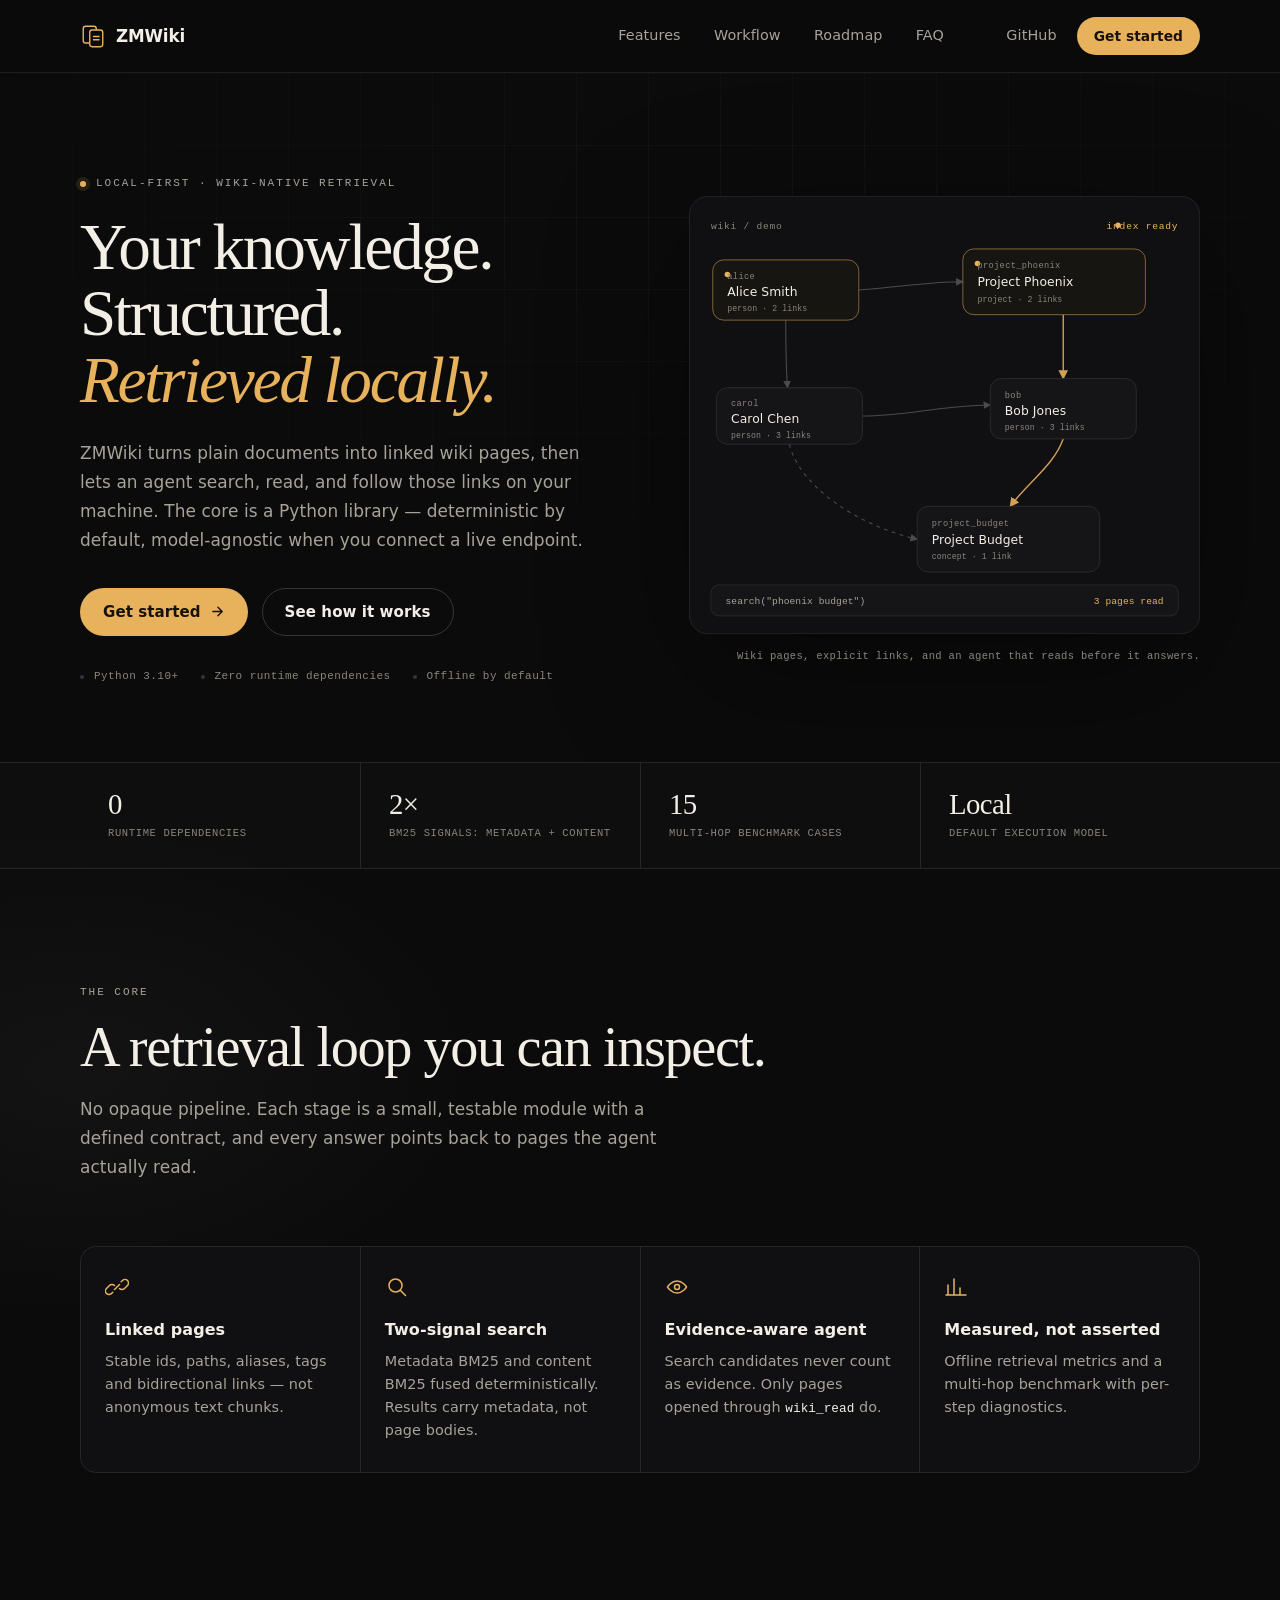
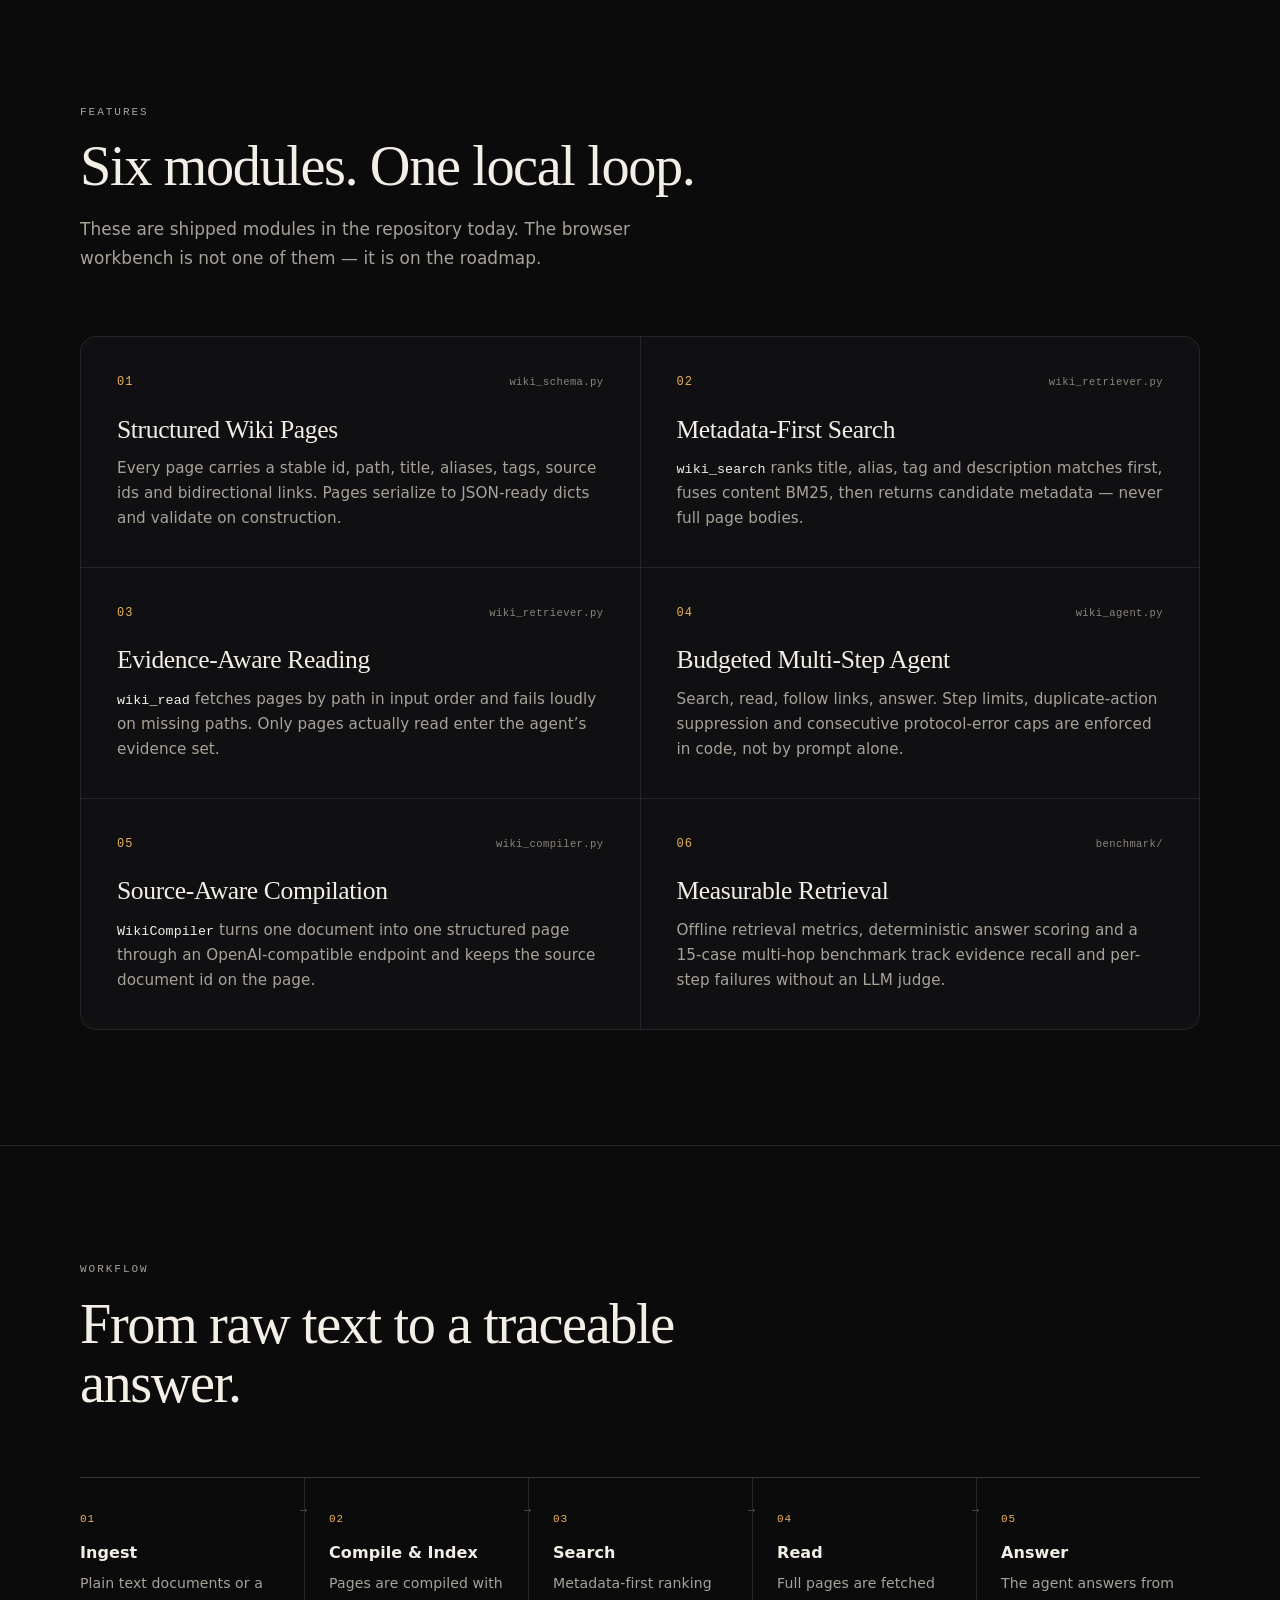
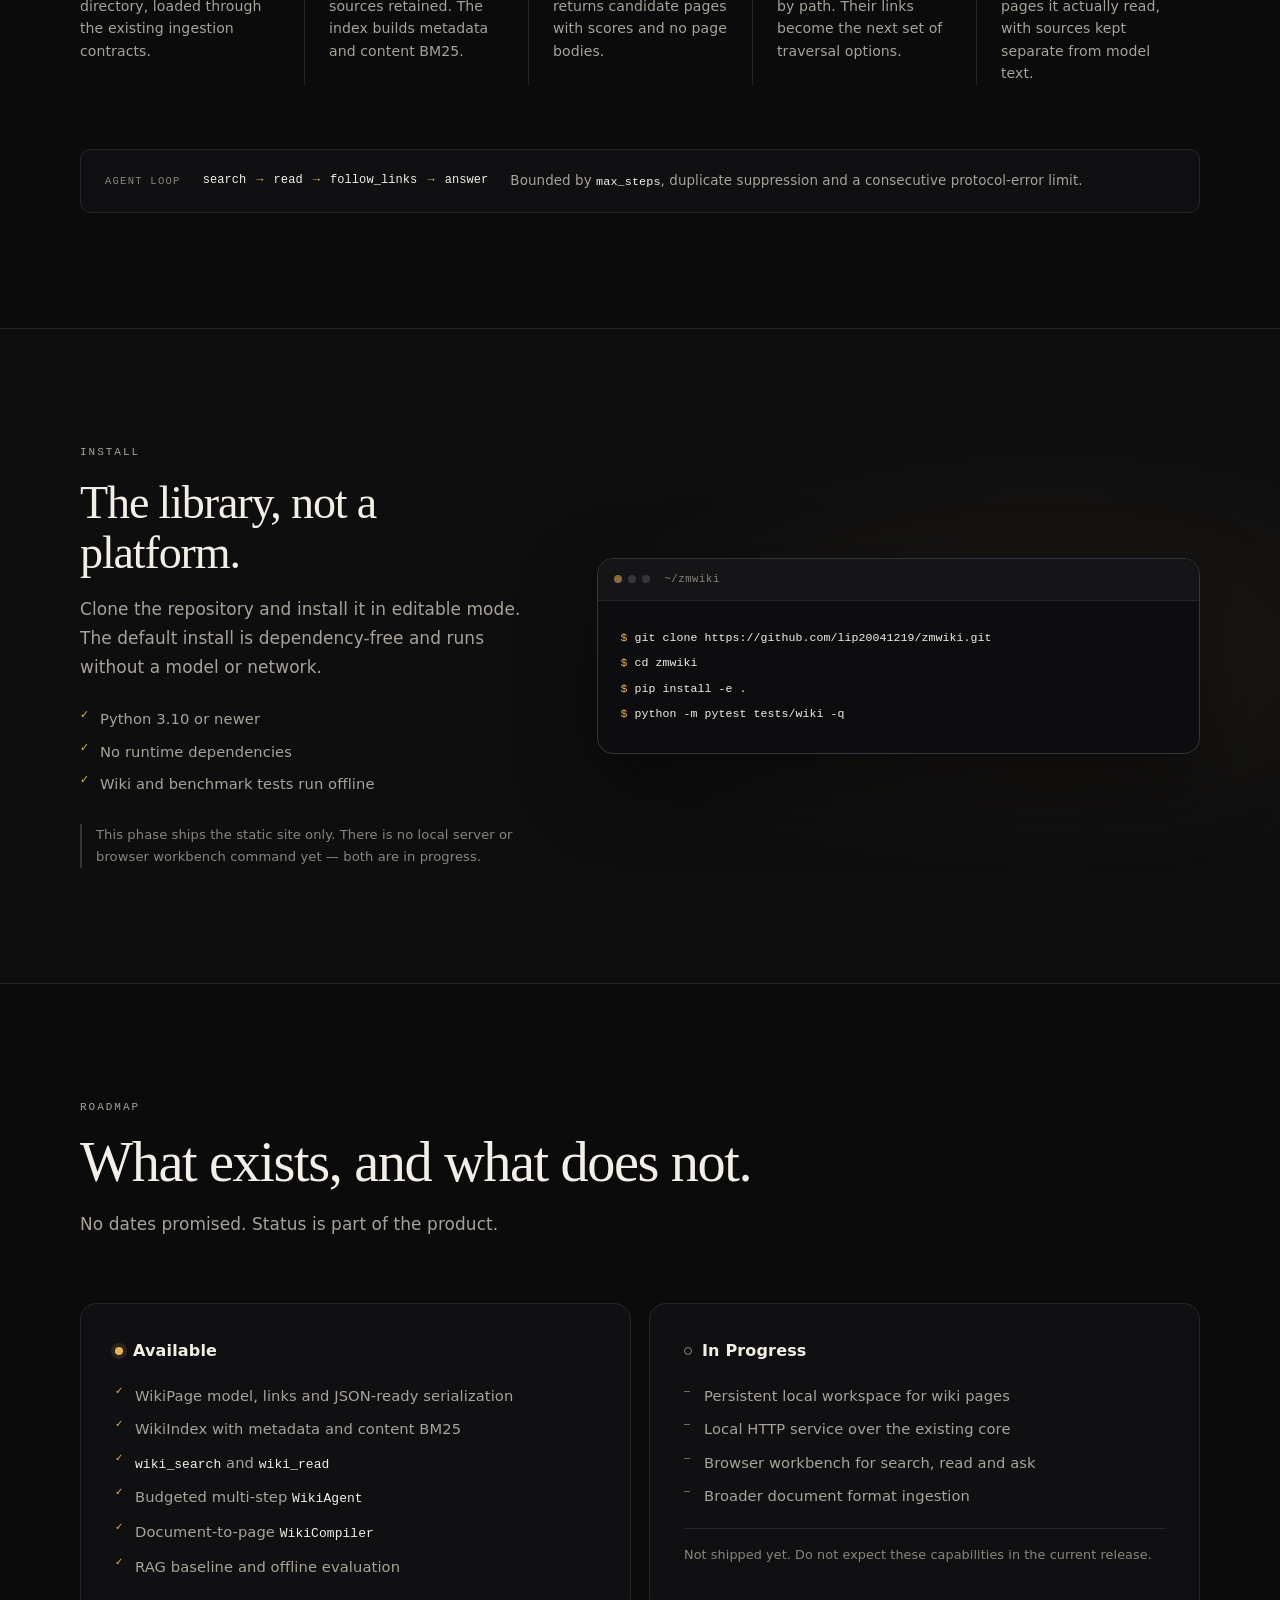
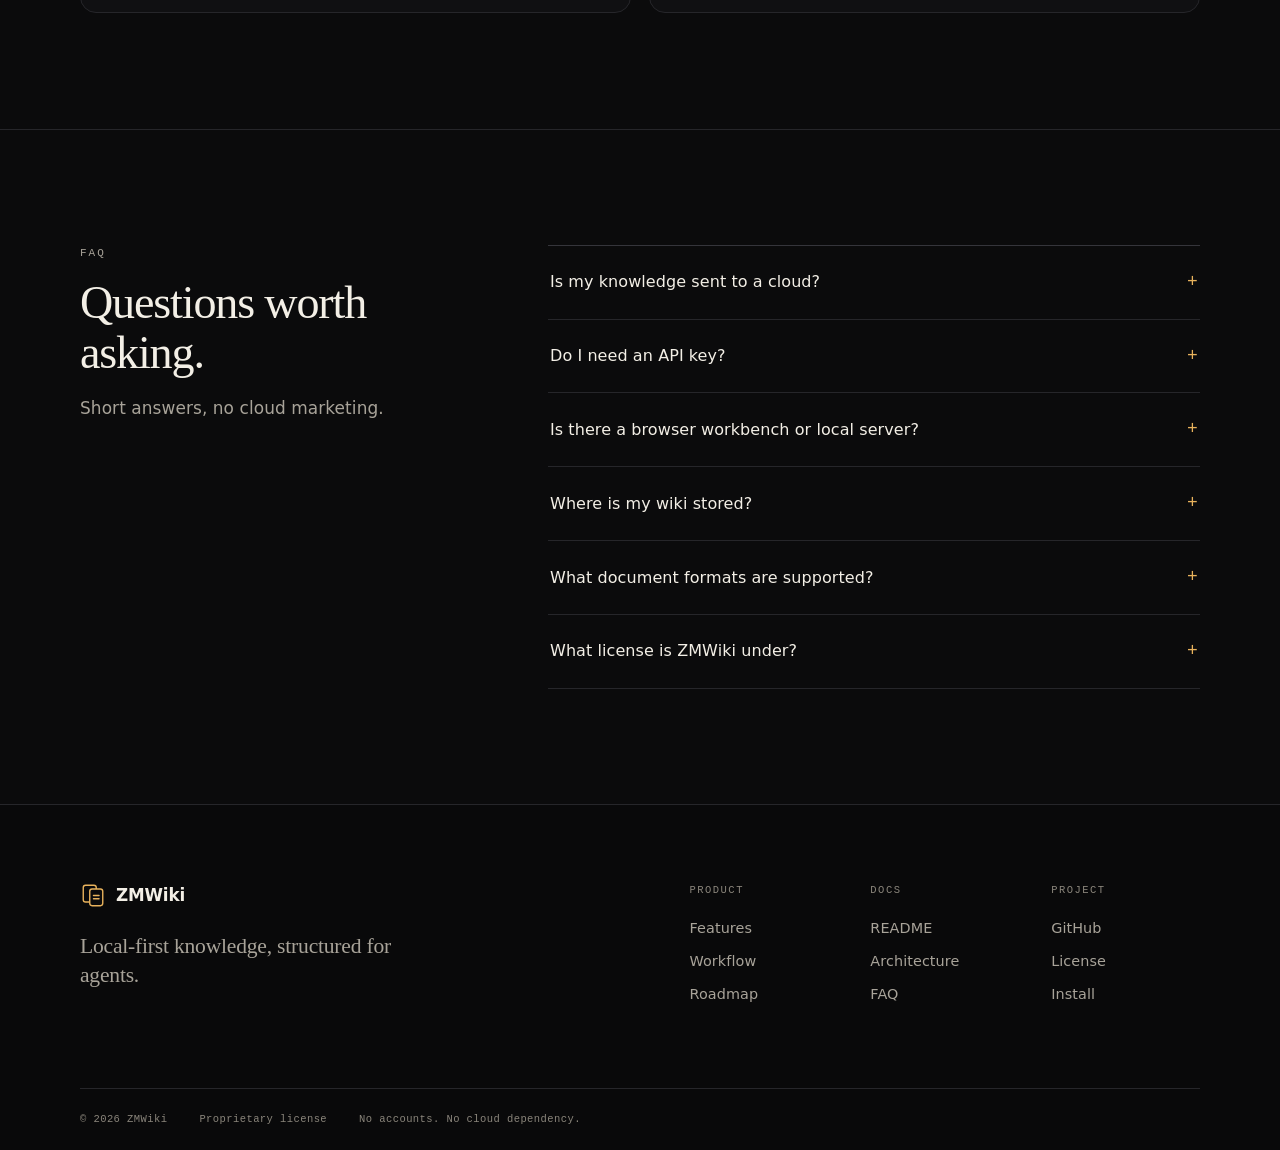
==== src/zmwiki/web/static/index.html @ 6b8c0ad7 "refactor: rename package zmrag -> zmwiki across all files - Rename src/zmrag/ -> src/zmwiki/ - Repla" ====
<!doctype html>
<html lang="en">
<head>
  <meta charset="utf-8">
  <meta name="viewport" content="width=device-width, initial-scale=1">
  <meta name="theme-color" content="#0b0b0c">
  <meta name="description" content="ZMWiki turns plain documents into linked wiki pages, then retrieves them locally with a budgeted multi-step agent. A Python library, deterministic by default.">
  <title>ZMWiki — Local-first, wiki-native retrieval</title>
  <link rel="stylesheet" href="styles.css">
</head>
<body>
  <a class="skip-link" href="#main">Skip to content</a>

  <header class="site-header">
    <div class="wrap header-inner">
      <a class="brand" href="#top" aria-label="ZMWiki home">
        <svg class="brand-mark" viewBox="0 0 28 28" aria-hidden="true">
          <rect x="3.5" y="3.5" width="14" height="18" rx="2.5" fill="none" stroke="currentColor" stroke-width="1.5"/>
          <rect x="10.5" y="7.5" width="14" height="18" rx="2.5" fill="var(--bg)" stroke="currentColor" stroke-width="1.5"/>
          <path d="M14.5 14.5h6M14.5 18h6" stroke="currentColor" stroke-width="1.5" stroke-linecap="round"/>
        </svg>
        <span>ZMWiki</span>
      </a>

      <nav class="desktop-nav" aria-label="Primary">
        <a href="#features">Features</a>
        <a href="#workflow">Workflow</a>
        <a href="#roadmap">Roadmap</a>
        <a href="#faq">FAQ</a>
      </nav>

      <div class="header-actions">
        <a class="ghost-link" href="https://github.com/lip20041219/zmwiki">GitHub</a>
        <a class="btn btn-small" href="#terminal">Get started</a>
      </div>

      <details class="mobile-nav">
        <summary aria-label="Open menu">Menu</summary>
        <nav class="mobile-panel" aria-label="Mobile">
          <a href="#features">Features</a>
          <a href="#workflow">Workflow</a>
          <a href="#roadmap">Roadmap</a>
          <a href="#faq">FAQ</a>
          <a href="#terminal">Get started</a>
          <a href="https://github.com/lip20041219/zmwiki">GitHub</a>
        </nav>
      </details>
    </div>
  </header>

  <main id="main">
    <!-- Hero -->
    <section class="hero" id="top">
      <div class="wrap hero-grid">
        <div class="hero-copy">
          <p class="eyebrow"><span class="eyebrow-dot" aria-hidden="true"></span>Local-first · Wiki-native retrieval</p>
          <h1>
            Your knowledge.<br>
            Structured.<br>
            <span class="accent-serif">Retrieved locally.</span>
          </h1>
          <p class="lede">
            ZMWiki turns plain documents into linked wiki pages, then lets an agent
            search, read, and follow those links on your machine. The core is a
            Python library — deterministic by default, model-agnostic when you
            connect a live endpoint.
          </p>
          <div class="cta-row">
            <a class="btn" href="#terminal">
              Get started
              <svg viewBox="0 0 16 16" aria-hidden="true"><path d="M3 8h9M8.5 3.5 13 8l-4.5 4.5" fill="none" stroke="currentColor" stroke-width="1.5" stroke-linecap="round" stroke-linejoin="round"/></svg>
            </a>
            <a class="btn btn-ghost" href="#workflow">See how it works</a>
          </div>
          <ul class="hero-meta" aria-label="Project facts">
            <li>Python 3.10+</li>
            <li>Zero runtime dependencies</li>
            <li>Offline by default</li>
          </ul>
        </div>

        <figure class="hero-art">
          <svg role="img" aria-labelledby="graph-title graph-desc" viewBox="0 0 560 480">
            <title id="graph-title">A linked wiki page graph</title>
            <desc id="graph-desc">Five wiki pages — Alice Smith, Project Phoenix, Bob Jones, Carol Chen and Project Budget — connected by links, with a search query highlighted along a read path.</desc>
            <defs>
              <marker id="arrow" viewBox="0 0 8 8" refX="7" refY="4" markerWidth="7" markerHeight="7" orient="auto">
                <path d="M0 0 8 4 0 8z" fill="#4a4a51"/>
              </marker>
              <marker id="arrow-accent" viewBox="0 0 8 8" refX="7" refY="4" markerWidth="7" markerHeight="7" orient="auto">
                <path d="M0 0 8 4 0 8z" fill="var(--accent)"/>
              </marker>
            </defs>

            <rect x="0.5" y="0.5" width="559" height="479" rx="20" fill="#101012" stroke="#26262a"/>
            <text class="graph-label" x="24" y="36">wiki / demo</text>
            <circle cx="470" cy="32" r="3" fill="var(--accent)"/>
            <text class="graph-label accent" x="536" y="36" text-anchor="end">index ready</text>

            <path class="link" d="M186 103 C 230 100, 260 94, 300 94" marker-end="url(#arrow)"/>
            <path class="link" d="M106 136 C 106 165, 106 185, 108 210" marker-end="url(#arrow)"/>
            <path class="link link-active" d="M410 130 C 410 155, 410 175, 410 200" marker-end="url(#arrow-accent)"/>
            <path class="link" d="M190 241 C 240 241, 270 230, 330 229" marker-end="url(#arrow)"/>
            <path class="link link-active" d="M410 266 C 400 295, 370 315, 352 340" marker-end="url(#arrow-accent)"/>
            <path class="link link-dashed" d="M110 272 C 120 315, 180 360, 250 376" marker-end="url(#arrow)"/>

            <g class="node node-active">
              <rect x="26" y="70" width="160" height="66" rx="12"/>
              <circle class="node-pulse" cx="42" cy="86" r="3"/>
              <text class="node-path" x="42" y="91">alice</text>
              <text class="node-title" x="42" y="110">Alice Smith</text>
              <text class="node-meta" x="42" y="126">person · 2 links</text>
            </g>

            <g class="node node-active">
              <rect x="300" y="58" width="200" height="72" rx="12"/>
              <circle class="node-pulse" cx="316" cy="74" r="3"/>
              <text class="node-path" x="316" y="79">project_phoenix</text>
              <text class="node-title" x="316" y="99">Project Phoenix</text>
              <text class="node-meta" x="316" y="116">project · 2 links</text>
            </g>

            <g class="node">
              <rect x="330" y="200" width="160" height="66" rx="12"/>
              <text class="node-path" x="346" y="221">bob</text>
              <text class="node-title" x="346" y="240">Bob Jones</text>
              <text class="node-meta" x="346" y="256">person · 3 links</text>
            </g>

            <g class="node">
              <rect x="30" y="210" width="160" height="62" rx="12"/>
              <text class="node-path" x="46" y="230">carol</text>
              <text class="node-title" x="46" y="249">Carol Chen</text>
              <text class="node-meta" x="46" y="265">person · 3 links</text>
            </g>

            <g class="node">
              <rect x="250" y="340" width="200" height="72" rx="12"/>
              <text class="node-path" x="266" y="361">project_budget</text>
              <text class="node-title" x="266" y="381">Project Budget</text>
              <text class="node-meta" x="266" y="398">concept · 1 link</text>
            </g>

            <rect x="24" y="426" width="512" height="34" rx="9" fill="#151518" stroke="#2a2a2f"/>
            <text class="graph-query" x="40" y="447">search("phoenix budget")</text>
            <text class="graph-result" x="520" y="447" text-anchor="end">3 pages read</text>
          </svg>
          <figcaption>Wiki pages, explicit links, and an agent that reads before it answers.</figcaption>
        </figure>
      </div>
    </section>

    <!-- Fact strip -->
    <section class="fact-strip" aria-label="Project facts">
      <div class="wrap fact-grid">
        <div><strong>0</strong><span>runtime dependencies</span></div>
        <div><strong>2×</strong><span>BM25 signals: metadata + content</span></div>
        <div><strong>15</strong><span>multi-hop benchmark cases</span></div>
        <div><strong>Local</strong><span>default execution model</span></div>
      </div>
    </section>

    <!-- Capabilities overview -->
    <section class="section capabilities" id="capabilities">
      <div class="wrap">
        <div class="section-head">
          <p class="eyebrow">The core</p>
          <h2>A retrieval loop you can inspect.</h2>
          <p class="section-lede">
            No opaque pipeline. Each stage is a small, testable module with a
            defined contract, and every answer points back to pages the agent
            actually read.
          </p>
        </div>
        <ul class="capability-grid">
          <li class="capability">
            <svg viewBox="0 0 24 24" aria-hidden="true"><path d="M9.5 14.5 14.5 9.5M7.8 17.2l-1.3 1.3a3.5 3.5 0 0 1-5-5l3-3a3.5 3.5 0 0 1 5 0M16.2 6.8l1.3-1.3a3.5 3.5 0 0 1 5 5l-3 3a3.5 3.5 0 0 1-5 0" fill="none" stroke="currentColor" stroke-width="1.5" stroke-linecap="round"/></svg>
            <h3>Linked pages</h3>
            <p>Stable ids, paths, aliases, tags and bidirectional links — not anonymous text chunks.</p>
          </li>
          <li class="capability">
            <svg viewBox="0 0 24 24" aria-hidden="true"><circle cx="10.5" cy="10.5" r="6.5" fill="none" stroke="currentColor" stroke-width="1.5"/><path d="m15.5 15.5 5 5" stroke="currentColor" stroke-width="1.5" stroke-linecap="round"/></svg>
            <h3>Two-signal search</h3>
            <p>Metadata BM25 and content BM25 fused deterministically. Results carry metadata, not page bodies.</p>
          </li>
          <li class="capability">
            <svg viewBox="0 0 24 24" aria-hidden="true"><path d="M2.5 12s3.5-6 9.5-6 9.5 6 9.5 6-3.5 6-9.5 6-9.5-6-9.5-6Z" fill="none" stroke="currentColor" stroke-width="1.5"/><circle cx="12" cy="12" r="2.5" fill="none" stroke="currentColor" stroke-width="1.5"/></svg>
            <h3>Evidence-aware agent</h3>
            <p>Search candidates never count as evidence. Only pages opened through <code>wiki_read</code> do.</p>
          </li>
          <li class="capability">
            <svg viewBox="0 0 24 24" aria-hidden="true"><path d="M4 20V10M10 20V4M16 20v-7M22 20H2" fill="none" stroke="currentColor" stroke-width="1.5" stroke-linecap="round"/></svg>
            <h3>Measured, not asserted</h3>
            <p>Offline retrieval metrics and a multi-hop benchmark with per-step diagnostics.</p>
          </li>
        </ul>
      </div>
    </section>

    <!-- Features -->
    <section class="section features" id="features">
      <div class="wrap">
        <div class="section-head">
          <p class="eyebrow">Features</p>
          <h2>Six modules. One local loop.</h2>
          <p class="section-lede">
            These are shipped modules in the repository today. The browser
            workbench is not one of them — it is on the roadmap.
          </p>
        </div>

        <div class="feature-grid">
          <article class="feature-card">
            <div class="feature-top"><span class="feature-num">01</span><span class="feature-tag">wiki_schema.py</span></div>
            <h3>Structured Wiki Pages</h3>
            <p>Every page carries a stable id, path, title, aliases, tags, source ids and bidirectional links. Pages serialize to JSON-ready dicts and validate on construction.</p>
          </article>

          <article class="feature-card">
            <div class="feature-top"><span class="feature-num">02</span><span class="feature-tag">wiki_retriever.py</span></div>
            <h3>Metadata-First Search</h3>
            <p><code>wiki_search</code> ranks title, alias, tag and description matches first, fuses content BM25, then returns candidate metadata — never full page bodies.</p>
          </article>

          <article class="feature-card">
            <div class="feature-top"><span class="feature-num">03</span><span class="feature-tag">wiki_retriever.py</span></div>
            <h3>Evidence-Aware Reading</h3>
            <p><code>wiki_read</code> fetches pages by path in input order and fails loudly on missing paths. Only pages actually read enter the agent&rsquo;s evidence set.</p>
          </article>

          <article class="feature-card">
            <div class="feature-top"><span class="feature-num">04</span><span class="feature-tag">wiki_agent.py</span></div>
            <h3>Budgeted Multi-Step Agent</h3>
            <p>Search, read, follow links, answer. Step limits, duplicate-action suppression and consecutive protocol-error caps are enforced in code, not by prompt alone.</p>
          </article>

          <article class="feature-card">
            <div class="feature-top"><span class="feature-num">05</span><span class="feature-tag">wiki_compiler.py</span></div>
            <h3>Source-Aware Compilation</h3>
            <p><code>WikiCompiler</code> turns one document into one structured page through an OpenAI-compatible endpoint and keeps the source document id on the page.</p>
          </article>

          <article class="feature-card">
            <div class="feature-top"><span class="feature-num">06</span><span class="feature-tag">benchmark/</span></div>
            <h3>Measurable Retrieval</h3>
            <p>Offline retrieval metrics, deterministic answer scoring and a 15-case multi-hop benchmark track evidence recall and per-step failures without an LLM judge.</p>
          </article>
        </div>
      </div>
    </section>

    <!-- Workflow -->
    <section class="section workflow" id="workflow">
      <div class="wrap">
        <div class="section-head">
          <p class="eyebrow">Workflow</p>
          <h2>From raw text to a traceable answer.</h2>
        </div>

        <ol class="flow">
          <li>
            <span class="flow-num">01</span>
            <h3>Ingest</h3>
            <p>Plain text documents or a directory, loaded through the existing ingestion contracts.</p>
          </li>
          <li>
            <span class="flow-num">02</span>
            <h3>Compile &amp; Index</h3>
            <p>Pages are compiled with sources retained. The index builds metadata and content BM25.</p>
          </li>
          <li>
            <span class="flow-num">03</span>
            <h3>Search</h3>
            <p>Metadata-first ranking returns candidate pages with scores and no page bodies.</p>
          </li>
          <li>
            <span class="flow-num">04</span>
            <h3>Read</h3>
            <p>Full pages are fetched by path. Their links become the next set of traversal options.</p>
          </li>
          <li>
            <span class="flow-num">05</span>
            <h3>Answer</h3>
            <p>The agent answers from pages it actually read, with sources kept separate from model text.</p>
          </li>
        </ol>

        <div class="loop-note">
          <span class="loop-label">Agent loop</span>
          <div class="loop-chips">
            <span>search</span><span aria-hidden="true">→</span>
            <span>read</span><span aria-hidden="true">→</span>
            <span>follow_links</span><span aria-hidden="true">→</span>
            <span>answer</span>
          </div>
          <p>Bounded by <code>max_steps</code>, duplicate suppression and a consecutive protocol-error limit.</p>
        </div>
      </div>
    </section>

    <!-- Terminal -->
    <section class="section terminal-section" id="terminal">
      <div class="wrap terminal-grid">
        <div class="terminal-copy">
          <p class="eyebrow">Install</p>
          <h2>The library, not a platform.</h2>
          <p class="section-lede">
            Clone the repository and install it in editable mode. The default
            install is dependency-free and runs without a model or network.
          </p>
          <ul class="check-list">
            <li>Python 3.10 or newer</li>
            <li>No runtime dependencies</li>
            <li>Wiki and benchmark tests run offline</li>
          </ul>
          <p class="fine-print">
            This phase ships the static site only. There is no local server or
            browser workbench command yet — both are in progress.
          </p>
        </div>

        <div class="terminal-window" aria-label="Terminal commands">
          <div class="terminal-bar">
            <span class="terminal-dots" aria-hidden="true"><i></i><i></i><i></i></span>
            <span class="terminal-title">~/zmwiki</span>
          </div>
          <pre class="terminal-code"><code><span class="prompt">$</span> git clone <span class="url">https://github.com/lip20041219/zmwiki.git</span>
<span class="prompt">$</span> cd zmwiki
<span class="prompt">$</span> pip install -e .
<span class="prompt">$</span> python -m pytest tests/wiki -q</code></pre>
        </div>
      </div>
    </section>

    <!-- Roadmap -->
    <section class="section roadmap" id="roadmap">
      <div class="wrap">
        <div class="section-head">
          <p class="eyebrow">Roadmap</p>
          <h2>What exists, and what does not.</h2>
          <p class="section-lede">No dates promised. Status is part of the product.</p>
        </div>
        <div class="roadmap-grid">
          <div class="roadmap-card">
            <div class="roadmap-head"><span class="status-dot available" aria-hidden="true"></span><h3>Available</h3></div>
            <ul>
              <li>WikiPage model, links and JSON-ready serialization</li>
              <li>WikiIndex with metadata and content BM25</li>
              <li><code>wiki_search</code> and <code>wiki_read</code></li>
              <li>Budgeted multi-step <code>WikiAgent</code></li>
              <li>Document-to-page <code>WikiCompiler</code></li>
              <li>RAG baseline and offline evaluation</li>
            </ul>
          </div>
          <div class="roadmap-card">
            <div class="roadmap-head"><span class="status-dot progress" aria-hidden="true"></span><h3>In Progress</h3></div>
            <ul>
              <li>Persistent local workspace for wiki pages</li>
              <li>Local HTTP service over the existing core</li>
              <li>Browser workbench for search, read and ask</li>
              <li>Broader document format ingestion</li>
            </ul>
            <p class="roadmap-note">Not shipped yet. Do not expect these capabilities in the current release.</p>
          </div>
        </div>
      </div>
    </section>

    <!-- FAQ -->
    <section class="section faq" id="faq">
      <div class="wrap faq-grid">
        <div class="faq-intro">
          <p class="eyebrow">FAQ</p>
          <h2>Questions worth asking.</h2>
          <p class="section-lede">Short answers, no cloud marketing.</p>
        </div>
        <div class="faq-list">
          <details class="faq-item">
            <summary>Is my knowledge sent to a cloud?</summary>
            <p>No by default. Indexing, search, reading and the deterministic evaluation paths run locally. Only model calls you configure — compilation, agent reasoning or generation — leave the machine, and they go to the endpoint you choose.</p>
          </details>
          <details class="faq-item">
            <summary>Do I need an API key?</summary>
            <p>Not for the deterministic RAG pipeline or the offline benchmarks. Compilation and the live agent need an OpenAI-compatible endpoint; the key is read from your environment or passed in code. It is never part of the static site.</p>
          </details>
          <details class="faq-item">
            <summary>Is there a browser workbench or local server?</summary>
            <p>Not yet. This release ships the static product site. A localhost-only HTTP service and browser workbench are in progress and will reuse the existing index and agent APIs.</p>
          </details>
          <details class="faq-item">
            <summary>Where is my wiki stored?</summary>
            <p>Today the wiki index is in memory: it lives for the process that built it. Benchmark artifacts are JSON files under <code>benchmark/results/</code>. A persistent local workspace is not implemented yet.</p>
          </details>
          <details class="faq-item">
            <summary>What document formats are supported?</summary>
            <p>Plain text and directories of <code>.txt</code> files, through the existing ingestion modules. PDF and Markdown parsing are not implemented.</p>
          </details>
          <details class="faq-item">
            <summary>What license is ZMWiki under?</summary>
            <p>Proprietary, as declared in <code>pyproject.toml</code>. The source is publicly readable on GitHub; that is not an open-source license grant.</p>
          </details>
        </div>
      </div>
    </section>
  </main>

  <footer class="site-footer" id="footer">
    <div class="wrap">
      <div class="footer-top">
        <div class="footer-brand">
          <a class="brand" href="#top" aria-label="ZMWiki home">
            <svg class="brand-mark" viewBox="0 0 28 28" aria-hidden="true">
              <rect x="3.5" y="3.5" width="14" height="18" rx="2.5" fill="none" stroke="currentColor" stroke-width="1.5"/>
              <rect x="10.5" y="7.5" width="14" height="18" rx="2.5" fill="var(--bg)" stroke="currentColor" stroke-width="1.5"/>
              <path d="M14.5 14.5h6M14.5 18h6" stroke="currentColor" stroke-width="1.5" stroke-linecap="round"/>
            </svg>
            <span>ZMWiki</span>
          </a>
          <p>Local-first knowledge, structured for agents.</p>
        </div>
        <nav class="footer-links" aria-label="Footer">
          <div>
            <h3>Product</h3>
            <a href="#features">Features</a>
            <a href="#workflow">Workflow</a>
            <a href="#roadmap">Roadmap</a>
          </div>
          <div>
            <h3>Docs</h3>
            <a href="https://github.com/lip20041219/zmwiki/blob/master/README.md">README</a>
            <a href="https://github.com/lip20041219/zmwiki/blob/master/docs/architecture.md">Architecture</a>
            <a href="#faq">FAQ</a>
          </div>
          <div>
            <h3>Project</h3>
            <a href="https://github.com/lip20041219/zmwiki">GitHub</a>
            <a href="https://github.com/lip20041219/zmwiki/blob/master/pyproject.toml">License</a>
            <a href="#terminal">Install</a>
          </div>
        </nav>
      </div>
      <div class="footer-bottom">
        <span>© 2026 ZMWiki</span>
        <span>Proprietary license</span>
        <span>No accounts. No cloud dependency.</span>
      </div>
    </div>
  </footer>
</body>
</html>
---- src/zmwiki/web/static/styles.css ----
/* ------------------------------------------------------------------
   ZMWiki — static product site
   Design tokens
------------------------------------------------------------------- */

:root {
  --bg: #0b0b0c;
  --surface: #101012;
  --surface-2: #151518;
  --surface-3: #19191d;
  --line: #26262a;
  --line-strong: #35353b;
  --text: #f3efe6;
  --muted: #a8a399;
  --faint: #8a857b;
  --accent: #e8b25c;
  --accent-soft: rgba(232, 178, 92, 0.12);
  --radius: 16px;
  --radius-sm: 10px;
  --max: 1200px;
  --gutter: clamp(20px, 5vw, 40px);
  --font-sans: system-ui, -apple-system, "Segoe UI", Roboto, Helvetica, Arial, sans-serif;
  --font-serif: "Iowan Old Style", "Palatino Linotype", "Book Antiqua", Palatino, Georgia, serif;
  --font-mono: ui-monospace, SFMono-Regular, Menlo, Consolas, "Liberation Mono", monospace;
  --shadow: 0 30px 80px rgba(0, 0, 0, 0.45);
}

/* ------------------------------------------------------------------
   Base
------------------------------------------------------------------- */

*,
*::before,
*::after {
  box-sizing: border-box;
}

html {
  scroll-behavior: smooth;
  scroll-padding-top: 90px;
  -webkit-text-size-adjust: 100%;
}

body {
  margin: 0;
  background:
    radial-gradient(900px 520px at 78% -8%, rgba(232, 178, 92, 0.11), transparent 62%),
    radial-gradient(680px 420px at 6% 18%, rgba(255, 255, 255, 0.035), transparent 60%),
    var(--bg);
  color: var(--text);
  font-family: var(--font-sans);
  font-size: 16px;
  line-height: 1.6;
  letter-spacing: 0.005em;
  overflow-x: clip;
}

h1,
h2,
h3,
p,
ul,
ol,
li,
figure,
pre,
code {
  margin: 0;
  padding: 0;
}

ul,
ol {
  list-style: none;
}

a {
  color: inherit;
  text-decoration: none;
}

img,
svg {
  display: block;
  max-width: 100%;
}

code {
  font-family: var(--font-mono);
  font-size: 0.88em;
  color: var(--text);
}

::selection {
  background: var(--accent);
  color: #14100a;
}

:focus-visible {
  outline: 2px solid var(--accent);
  outline-offset: 3px;
  border-radius: 4px;
}

.wrap {
  width: 100%;
  max-width: var(--max);
  margin-inline: auto;
  padding-inline: var(--gutter);
}

.skip-link {
  position: absolute;
  left: 16px;
  top: -60px;
  z-index: 100;
  padding: 10px 16px;
  border-radius: 8px;
  background: var(--accent);
  color: #14100a;
  font-weight: 600;
  transition: top 0.2s ease;
}

.skip-link:focus {
  top: 12px;
}

/* ------------------------------------------------------------------
   Typography helpers
------------------------------------------------------------------- */

.eyebrow {
  display: flex;
  align-items: center;
  gap: 10px;
  font-family: var(--font-mono);
  font-size: 11px;
  letter-spacing: 0.18em;
  text-transform: uppercase;
  color: var(--muted);
}

.eyebrow-dot {
  width: 6px;
  height: 6px;
  border-radius: 50%;
  background: var(--accent);
  box-shadow: 0 0 0 4px var(--accent-soft);
}

.lede,
.section-lede {
  color: var(--muted);
  font-size: 1.06rem;
  line-height: 1.7;
}

.section-head {
  max-width: 760px;
  margin-bottom: clamp(2.5rem, 5vw, 4rem);
}

.section-head h2 {
  margin-top: 1rem;
  font-family: var(--font-serif);
  font-weight: 500;
  font-size: clamp(2.1rem, 4.4vw, 3.6rem);
  line-height: 1.05;
  letter-spacing: -0.025em;
}

.section-head .section-lede {
  margin-top: 1.15rem;
  max-width: 58ch;
}

.section {
  padding-block: clamp(4.5rem, 9vw, 8rem);
}

/* ------------------------------------------------------------------
   Header
------------------------------------------------------------------- */

.site-header {
  position: sticky;
  top: 0;
  z-index: 50;
  border-bottom: 1px solid rgba(38, 38, 42, 0.75);
  background: rgba(11, 11, 12, 0.78);
  backdrop-filter: blur(14px);
  -webkit-backdrop-filter: blur(14px);
}

.header-inner {
  display: flex;
  align-items: center;
  justify-content: space-between;
  gap: 24px;
  min-height: 72px;
}

.brand {
  display: inline-flex;
  align-items: center;
  gap: 10px;
  font-weight: 600;
  font-size: 1.05rem;
  letter-spacing: -0.01em;
}

.brand-mark {
  width: 26px;
  height: 26px;
  color: var(--accent);
}

.desktop-nav {
  display: flex;
  align-items: center;
  gap: clamp(18px, 2.6vw, 34px);
  margin-left: auto;
}

.desktop-nav a,
.ghost-link {
  font-size: 0.9rem;
  color: var(--muted);
  transition: color 0.2s ease;
}

.desktop-nav a:hover,
.ghost-link:hover {
  color: var(--text);
}

.header-actions {
  display: flex;
  align-items: center;
  gap: 20px;
  margin-left: clamp(16px, 3vw, 40px);
}

/* ------------------------------------------------------------------
   Buttons
------------------------------------------------------------------- */

.btn {
  display: inline-flex;
  align-items: center;
  justify-content: center;
  gap: 9px;
  min-height: 48px;
  padding: 0 22px;
  border: 1px solid transparent;
  border-radius: 999px;
  background: var(--accent);
  color: #16110a;
  font-family: var(--font-sans);
  font-size: 0.94rem;
  font-weight: 650;
  letter-spacing: 0.005em;
  transition: transform 0.2s ease, background 0.2s ease, border-color 0.2s ease;
}

.btn svg {
  width: 15px;
  height: 15px;
}

.btn:hover {
  transform: translateY(-1px);
  background: #f0bf70;
}

.btn:active {
  transform: translateY(0);
}

.btn-ghost {
  background: transparent;
  border-color: var(--line-strong);
  color: var(--text);
}

.btn-ghost:hover {
  background: var(--surface-2);
  border-color: var(--faint);
}

.btn-small {
  min-height: 38px;
  padding: 0 16px;
  font-size: 0.86rem;
}

/* Mobile menu */
.mobile-nav {
  display: none;
  position: relative;
}

.mobile-nav summary {
  list-style: none;
  display: inline-flex;
  align-items: center;
  gap: 8px;
  min-height: 40px;
  padding: 0 14px;
  border: 1px solid var(--line-strong);
  border-radius: 999px;
  color: var(--muted);
  font-family: var(--font-mono);
  font-size: 11px;
  letter-spacing: 0.12em;
  text-transform: uppercase;
  cursor: pointer;
}

.mobile-nav summary::-webkit-details-marker {
  display: none;
}

.mobile-panel {
  position: absolute;
  right: 0;
  top: calc(100% + 14px);
  display: grid;
  width: min(260px, calc(100vw - 32px));
  padding: 10px;
  border: 1px solid var(--line-strong);
  border-radius: 14px;
  background: var(--surface-2);
  box-shadow: var(--shadow);
}

.mobile-panel a {
  padding: 11px 12px;
  border-radius: 8px;
  color: var(--muted);
  font-size: 0.95rem;
}

.mobile-panel a:hover {
  background: var(--surface-3);
  color: var(--text);
}

/* ------------------------------------------------------------------
   Hero
------------------------------------------------------------------- */

.hero {
  position: relative;
  padding-block: clamp(3.5rem, 8vw, 7rem) clamp(3rem, 6vw, 5.5rem);
  overflow: clip;
}

.hero::before {
  content: "";
  position: absolute;
  inset: 0;
  pointer-events: none;
  background-image:
    linear-gradient(to right, rgba(255, 255, 255, 0.035) 1px, transparent 1px),
    linear-gradient(to bottom, rgba(255, 255, 255, 0.035) 1px, transparent 1px);
  background-size: 72px 72px;
  mask-image: radial-gradient(70% 60% at 55% 20%, #000 0%, transparent 100%);
  -webkit-mask-image: radial-gradient(70% 60% at 55% 20%, #000 0%, transparent 100%);
}

.hero-grid {
  position: relative;
  display: grid;
  grid-template-columns: 1.02fr 0.98fr;
  align-items: center;
  gap: clamp(40px, 6vw, 80px);
}

.hero-copy {
  max-width: 640px;
}

.hero h1 {
  margin-top: 1.3rem;
  font-family: var(--font-serif);
  font-weight: 500;
  font-size: clamp(2.6rem, 5.1vw, 4.7rem);
  line-height: 1.02;
  letter-spacing: -0.035em;
}

.accent-serif {
  color: var(--accent);
  font-style: italic;
}

.hero .lede {
  margin-top: 1.6rem;
  max-width: 52ch;
}

.cta-row {
  display: flex;
  flex-wrap: wrap;
  align-items: center;
  gap: 14px;
  margin-top: 2.1rem;
}

.hero-meta {
  display: flex;
  flex-wrap: wrap;
  gap: 10px 22px;
  margin-top: 2rem;
  font-family: var(--font-mono);
  font-size: 11px;
  letter-spacing: 0.04em;
  color: var(--faint);
}

.hero-meta li {
  position: relative;
  padding-left: 14px;
}

.hero-meta li::before {
  content: "";
  position: absolute;
  left: 0;
  top: 50%;
  width: 4px;
  height: 4px;
  border-radius: 50%;
  background: var(--line-strong);
  transform: translateY(-50%);
}

/* Hero art */
.hero-art {
  position: relative;
  filter: drop-shadow(0 40px 70px rgba(0, 0, 0, 0.4));
}

.hero-art::before {
  content: "";
  position: absolute;
  inset: -12%;
  background: radial-gradient(closest-side, rgba(232, 178, 92, 0.14), transparent 70%);
  pointer-events: none;
}

.hero-art svg {
  position: relative;
  width: 100%;
  height: auto;
}

.hero-art figcaption {
  position: relative;
  margin-top: 14px;
  font-family: var(--font-mono);
  font-size: 10.5px;
  letter-spacing: 0.03em;
  color: var(--faint);
  text-align: right;
}

.graph-label {
  font-family: var(--font-mono);
  font-size: 10.5px;
  letter-spacing: 0.08em;
  fill: var(--faint);
}

.graph-label.accent {
  fill: var(--accent);
}

.link {
  fill: none;
  stroke: #4a4a51;
  stroke-width: 1.2;
}

.link-active {
  stroke: var(--accent);
  stroke-width: 1.5;
  opacity: 0.9;
}

.link-dashed {
  stroke-dasharray: 4 5;
}

.node rect {
  fill: #151518;
  stroke: #2c2c31;
  transition: stroke 0.2s ease;
}

.node-active rect {
  fill: #171512;
  stroke: rgba(232, 178, 92, 0.55);
}

.node-path {
  font-family: var(--font-mono);
  font-size: 9.5px;
  letter-spacing: 0.04em;
  fill: var(--faint);
}

.node-title {
  font-family: var(--font-sans);
  font-size: 13.5px;
  font-weight: 500;
  fill: var(--text);
}

.node-meta {
  font-family: var(--font-mono);
  font-size: 9px;
  fill: var(--faint);
}

.node-pulse {
  fill: var(--accent);
}

.graph-query {
  font-family: var(--font-mono);
  font-size: 10.5px;
  fill: var(--muted);
}

.graph-result {
  font-family: var(--font-mono);
  font-size: 10.5px;
  fill: var(--accent);
}

/* ------------------------------------------------------------------
   Fact strip
------------------------------------------------------------------- */

.fact-strip {
  border-block: 1px solid var(--line);
  background: rgba(255, 255, 255, 0.012);
}

.fact-grid {
  display: grid;
  grid-template-columns: repeat(4, 1fr);
}

.fact-grid > div {
  display: flex;
  flex-direction: column;
  gap: 4px;
  padding: 26px 28px;
}

.fact-grid > div + div {
  border-left: 1px solid var(--line);
}

.fact-grid strong {
  font-family: var(--font-serif);
  font-weight: 500;
  font-size: 1.8rem;
  line-height: 1.1;
  letter-spacing: -0.02em;
  color: var(--text);
}

.fact-grid span {
  font-family: var(--font-mono);
  font-size: 10.5px;
  letter-spacing: 0.06em;
  text-transform: uppercase;
  color: var(--faint);
}

/* ------------------------------------------------------------------
   Capabilities
------------------------------------------------------------------- */

.capability-grid {
  display: grid;
  grid-template-columns: repeat(4, 1fr);
  gap: 1px;
  border: 1px solid var(--line);
  border-radius: var(--radius);
  background: var(--line);
  overflow: hidden;
}

.capability {
  padding: 28px 24px 30px;
  background: var(--surface);
}

.capability svg {
  width: 24px;
  height: 24px;
  color: var(--accent);
}

.capability h3 {
  margin-top: 18px;
  font-size: 1rem;
  font-weight: 600;
}

.capability p {
  margin-top: 8px;
  color: var(--muted);
  font-size: 0.9rem;
  line-height: 1.6;
}

/* ------------------------------------------------------------------
   Features
------------------------------------------------------------------- */

.feature-grid {
  display: grid;
  grid-template-columns: repeat(2, 1fr);
  gap: 1px;
  border: 1px solid var(--line);
  border-radius: var(--radius);
  background: var(--line);
  overflow: hidden;
}

.feature-card {
  padding: clamp(24px, 3vw, 36px);
  background: var(--surface);
  transition: background 0.25s ease;
}

.feature-card:hover {
  background: var(--surface-2);
}

.feature-top {
  display: flex;
  align-items: baseline;
  justify-content: space-between;
  gap: 16px;
}

.feature-num {
  font-family: var(--font-mono);
  font-size: 12px;
  letter-spacing: 0.08em;
  color: var(--accent);
}

.feature-tag {
  font-family: var(--font-mono);
  font-size: 10.5px;
  letter-spacing: 0.04em;
  color: var(--faint);
}

.feature-card h3 {
  margin-top: 22px;
  font-family: var(--font-serif);
  font-weight: 500;
  font-size: clamp(1.35rem, 2vw, 1.7rem);
  line-height: 1.15;
  letter-spacing: -0.015em;
}

.feature-card p {
  margin-top: 12px;
  color: var(--muted);
  font-size: 0.95rem;
  line-height: 1.65;
}

/* ------------------------------------------------------------------
   Workflow
------------------------------------------------------------------- */

.workflow {
  border-top: 1px solid var(--line);
}

.flow {
  display: grid;
  grid-template-columns: repeat(5, 1fr);
  border-top: 1px solid var(--line-strong);
}

.flow li {
  position: relative;
  padding: 26px 20px 0 0;
}

.flow li + li {
  padding-left: 24px;
  border-left: 1px solid var(--line);
}

.flow li:not(:last-child)::after {
  content: "→";
  position: absolute;
  top: 24px;
  right: -9px;
  padding: 0 6px;
  background: var(--bg);
  color: var(--faint);
  font-family: var(--font-mono);
  font-size: 11px;
}

.flow-num {
  font-family: var(--font-mono);
  font-size: 11px;
  letter-spacing: 0.08em;
  color: var(--accent);
}

.flow h3 {
  margin-top: 10px;
  font-size: 1rem;
  font-weight: 600;
}

.flow p {
  margin-top: 7px;
  color: var(--muted);
  font-size: 0.88rem;
  line-height: 1.6;
}

.loop-note {
  display: flex;
  flex-wrap: wrap;
  align-items: center;
  gap: 14px 22px;
  margin-top: clamp(2.5rem, 5vw, 4rem);
  padding: 20px 24px;
  border: 1px solid var(--line);
  border-radius: var(--radius-sm);
  background: var(--surface);
}

.loop-label {
  font-family: var(--font-mono);
  font-size: 10.5px;
  letter-spacing: 0.12em;
  text-transform: uppercase;
  color: var(--faint);
}

.loop-chips {
  display: flex;
  flex-wrap: wrap;
  align-items: center;
  gap: 10px;
  font-family: var(--font-mono);
  font-size: 12px;
  color: var(--text);
}

.loop-chips span:nth-child(even) {
  color: var(--accent);
}

.loop-note p {
  flex: 1 1 280px;
  color: var(--muted);
  font-size: 0.84rem;
}

/* ------------------------------------------------------------------
   Terminal
------------------------------------------------------------------- */

.terminal-section {
  border-block: 1px solid var(--line);
  background:
    radial-gradient(700px 320px at 82% 50%, rgba(232, 178, 92, 0.07), transparent 70%),
    rgba(255, 255, 255, 0.012);
}

.terminal-grid {
  display: grid;
  grid-template-columns: 0.85fr 1.15fr;
  align-items: center;
  gap: clamp(36px, 6vw, 72px);
}

.terminal-copy h2 {
  margin-top: 1rem;
  font-family: var(--font-serif);
  font-weight: 500;
  font-size: clamp(2rem, 3.6vw, 3rem);
  line-height: 1.08;
  letter-spacing: -0.025em;
}

.terminal-copy .section-lede {
  margin-top: 1.1rem;
}

.check-list {
  display: grid;
  gap: 9px;
  margin-top: 1.6rem;
  font-size: 0.92rem;
  color: var(--muted);
}

.check-list li {
  position: relative;
  padding-left: 20px;
}

.check-list li::before {
  content: "✓";
  position: absolute;
  left: 0;
  color: var(--accent);
  font-family: var(--font-mono);
  font-size: 11px;
}

.fine-print {
  margin-top: 1.8rem;
  padding-left: 14px;
  border-left: 2px solid var(--line-strong);
  color: var(--faint);
  font-size: 0.82rem;
  line-height: 1.65;
}

.terminal-window {
  overflow: hidden;
  border: 1px solid var(--line-strong);
  border-radius: var(--radius);
  background: #0d0d0f;
  box-shadow: var(--shadow);
}

.terminal-bar {
  display: flex;
  align-items: center;
  gap: 14px;
  padding: 12px 16px;
  border-bottom: 1px solid var(--line);
  background: var(--surface-2);
}

.terminal-dots {
  display: inline-flex;
  gap: 6px;
}

.terminal-dots i {
  width: 8px;
  height: 8px;
  border-radius: 50%;
  background: var(--line-strong);
}

.terminal-dots i:first-child {
  background: rgba(232, 178, 92, 0.55);
}

.terminal-title {
  font-family: var(--font-mono);
  font-size: 10.5px;
  letter-spacing: 0.06em;
  color: var(--faint);
}

.terminal-code {
  overflow-x: auto;
  padding: 24px 22px 26px;
  font-family: var(--font-mono);
  font-size: 0.82rem;
  line-height: 1.95;
  color: var(--muted);
  white-space: pre;
}

.terminal-code .prompt {
  color: var(--accent);
  user-select: none;
}

.terminal-code .url {
  color: var(--text);
}

/* ------------------------------------------------------------------
   Roadmap
------------------------------------------------------------------- */

.roadmap-grid {
  display: grid;
  grid-template-columns: repeat(2, 1fr);
  gap: 18px;
}

.roadmap-card {
  padding: clamp(24px, 3vw, 34px);
  border: 1px solid var(--line);
  border-radius: var(--radius);
  background: var(--surface);
}

.roadmap-head {
  display: flex;
  align-items: center;
  gap: 10px;
}

.roadmap-head h3 {
  font-size: 1rem;
  font-weight: 600;
  letter-spacing: 0.01em;
}

.status-dot {
  width: 8px;
  height: 8px;
  border-radius: 50%;
}

.status-dot.available {
  background: var(--accent);
  box-shadow: 0 0 0 4px var(--accent-soft);
}

.status-dot.progress {
  background: transparent;
  border: 1px solid var(--faint);
}

.roadmap-card ul {
  display: grid;
  gap: 10px;
  margin-top: 20px;
  font-size: 0.92rem;
  color: var(--muted);
}

.roadmap-card li {
  position: relative;
  padding-left: 20px;
}

.roadmap-card li::before {
  position: absolute;
  left: 0;
  font-family: var(--font-mono);
  font-size: 10px;
}

.roadmap-card:nth-child(1) li::before {
  content: "✓";
  color: var(--accent);
}

.roadmap-card:nth-child(2) li::before {
  content: "—";
  color: var(--faint);
}

.roadmap-note {
  margin-top: 20px;
  padding-top: 16px;
  border-top: 1px solid var(--line);
  color: var(--faint);
  font-size: 0.8rem;
  line-height: 1.6;
}

/* ------------------------------------------------------------------
   FAQ
------------------------------------------------------------------- */

.faq {
  border-top: 1px solid var(--line);
}

.faq-grid {
  display: grid;
  grid-template-columns: 0.75fr 1.25fr;
  gap: clamp(36px, 6vw, 80px);
  align-items: start;
}

.faq-intro {
  position: sticky;
  top: 110px;
}

.faq-intro h2 {
  margin-top: 1rem;
  font-family: var(--font-serif);
  font-weight: 500;
  font-size: clamp(2rem, 3.6vw, 3rem);
  line-height: 1.08;
  letter-spacing: -0.025em;
}

.faq-intro .section-lede {
  margin-top: 1rem;
}

.faq-list {
  border-top: 1px solid var(--line-strong);
}

.faq-item {
  border-bottom: 1px solid var(--line);
}

.faq-item summary {
  display: flex;
  align-items: center;
  justify-content: space-between;
  gap: 24px;
  padding: 22px 2px;
  list-style: none;
  cursor: pointer;
  font-size: 1rem;
  font-weight: 500;
  color: var(--text);
  transition: color 0.2s ease;
}

.faq-item summary::-webkit-details-marker {
  display: none;
}

.faq-item summary::after {
  content: "+";
  flex: none;
  font-family: var(--font-mono);
  font-size: 18px;
  font-weight: 400;
  color: var(--accent);
  transition: transform 0.2s ease;
}

.faq-item[open] summary::after {
  transform: rotate(45deg);
}

.faq-item summary:hover {
  color: var(--accent);
}

.faq-item p {
  max-width: 62ch;
  padding: 0 40px 24px 2px;
  color: var(--muted);
  font-size: 0.94rem;
  line-height: 1.7;
}

/* ------------------------------------------------------------------
   Footer
------------------------------------------------------------------- */

.site-footer {
  border-top: 1px solid var(--line);
  background: #09090a;
}

.footer-top {
  display: grid;
  grid-template-columns: 1.1fr 1fr;
  gap: 48px;
  padding-block: clamp(3rem, 6vw, 5rem);
}

.footer-brand p {
  max-width: 32ch;
  margin-top: 16px;
  color: var(--muted);
  font-family: var(--font-serif);
  font-size: 1.35rem;
  line-height: 1.35;
  letter-spacing: -0.01em;
}

.footer-links {
  display: grid;
  grid-template-columns: repeat(3, 1fr);
  gap: 32px;
}

.footer-links h3 {
  margin-bottom: 14px;
  font-family: var(--font-mono);
  font-size: 10.5px;
  font-weight: 500;
  letter-spacing: 0.14em;
  text-transform: uppercase;
  color: var(--faint);
}

.footer-links a {
  display: block;
  padding-block: 5px;
  color: var(--muted);
  font-size: 0.9rem;
  transition: color 0.2s ease;
}

.footer-links a:hover {
  color: var(--text);
}

.footer-bottom {
  display: flex;
  flex-wrap: wrap;
  gap: 12px 32px;
  padding-block: 22px;
  border-top: 1px solid var(--line);
  font-family: var(--font-mono);
  font-size: 10.5px;
  letter-spacing: 0.04em;
  color: var(--faint);
}

/* ------------------------------------------------------------------
   Motion
------------------------------------------------------------------- */

@media (prefers-reduced-motion: no-preference) {
  .eyebrow-dot,
  .node-pulse {
    animation: pulse 3.2s ease-in-out infinite;
  }

  .node-pulse {
    animation-delay: 0.6s;
  }

  .hero-copy > * {
    animation: rise 0.65s cubic-bezier(0.22, 0.61, 0.36, 1) both;
  }

  .hero-copy > *:nth-child(2) { animation-delay: 0.05s; }
  .hero-copy > *:nth-child(3) { animation-delay: 0.1s; }
  .hero-copy > *:nth-child(4) { animation-delay: 0.15s; }
  .hero-copy > *:nth-child(5) { animation-delay: 0.2s; }

  @keyframes rise {
    from { opacity: 0; transform: translateY(14px); }
    to { opacity: 1; transform: translateY(0); }
  }

  @keyframes pulse {
    0%, 100% { opacity: 1; }
    50% { opacity: 0.45; }
  }
}

/* ------------------------------------------------------------------
   Responsive — tablet
------------------------------------------------------------------- */

@media (max-width: 960px) {
  .hero {
    padding-top: 3.5rem;
  }

  .hero-grid {
    grid-template-columns: 1fr;
  }

  .hero-copy {
    max-width: 720px;
  }

  .hero-art {
    max-width: 640px;
    width: 100%;
    margin-inline: auto;
  }

  .fact-grid {
    grid-template-columns: repeat(2, 1fr);
  }

  .fact-grid > div:nth-child(3) {
    border-left: 0;
    border-top: 1px solid var(--line);
  }

  .fact-grid > div:nth-child(4) {
    border-top: 1px solid var(--line);
  }

  .capability-grid {
    grid-template-columns: repeat(2, 1fr);
  }

  .feature-grid {
    grid-template-columns: 1fr;
  }

  .flow {
    grid-template-columns: repeat(2, 1fr);
  }

  .flow li {
    padding: 24px 18px 24px 0;
  }

  .flow li:nth-child(3) {
    border-left: 0;
    border-top: 1px solid var(--line);
    padding-left: 0;
  }

  .flow li:nth-child(4),
  .flow li:nth-child(5) {
    border-top: 1px solid var(--line);
  }

  .flow li:nth-child(2)::after,
  .flow li:nth-child(4)::after {
    display: none;
  }

  .terminal-grid {
    grid-template-columns: 1fr;
  }

  .roadmap-grid {
    grid-template-columns: 1fr;
  }

  .faq-grid {
    grid-template-columns: 1fr;
  }

  .faq-intro {
    position: static;
  }

  .footer-top {
    grid-template-columns: 1fr;
    gap: 40px;
  }
}

/* ------------------------------------------------------------------
   Responsive — mobile
------------------------------------------------------------------- */

@media (max-width: 760px) {
  .desktop-nav,
  .header-actions {
    display: none;
  }

  .mobile-nav {
    display: block;
    margin-left: auto;
  }
}

@media (max-width: 640px) {
  .hero h1 {
    font-size: clamp(2.45rem, 12vw, 3.4rem);
  }

  .cta-row {
    flex-direction: column;
    align-items: stretch;
  }

  .cta-row .btn {
    width: 100%;
  }

  .fact-grid > div {
    padding: 20px;
  }

  .capability-grid {
    grid-template-columns: 1fr;
  }

  .flow {
    grid-template-columns: 1fr;
  }

  .flow li,
  .flow li + li {
    padding: 20px 0;
    border-left: 0;
    border-top: 1px solid var(--line);
  }

  .flow li:first-child {
    border-top: 0;
  }

  .flow li::after {
    display: none;
  }

  .loop-note {
    align-items: flex-start;
  }

  .terminal-code {
    padding: 20px 16px 22px;
    font-size: 0.76rem;
  }

  .footer-links {
    grid-template-columns: repeat(2, 1fr);
  }

  .footer-bottom {
    flex-direction: column;
    gap: 6px;
  }
}

@media (prefers-reduced-motion: reduce) {
  html {
    scroll-behavior: auto;
  }

  *,
  *::before,
  *::after {
    animation-duration: 0.001ms !important;
    animation-iteration-count: 1 !important;
    transition-duration: 0.001ms !important;
  }
}
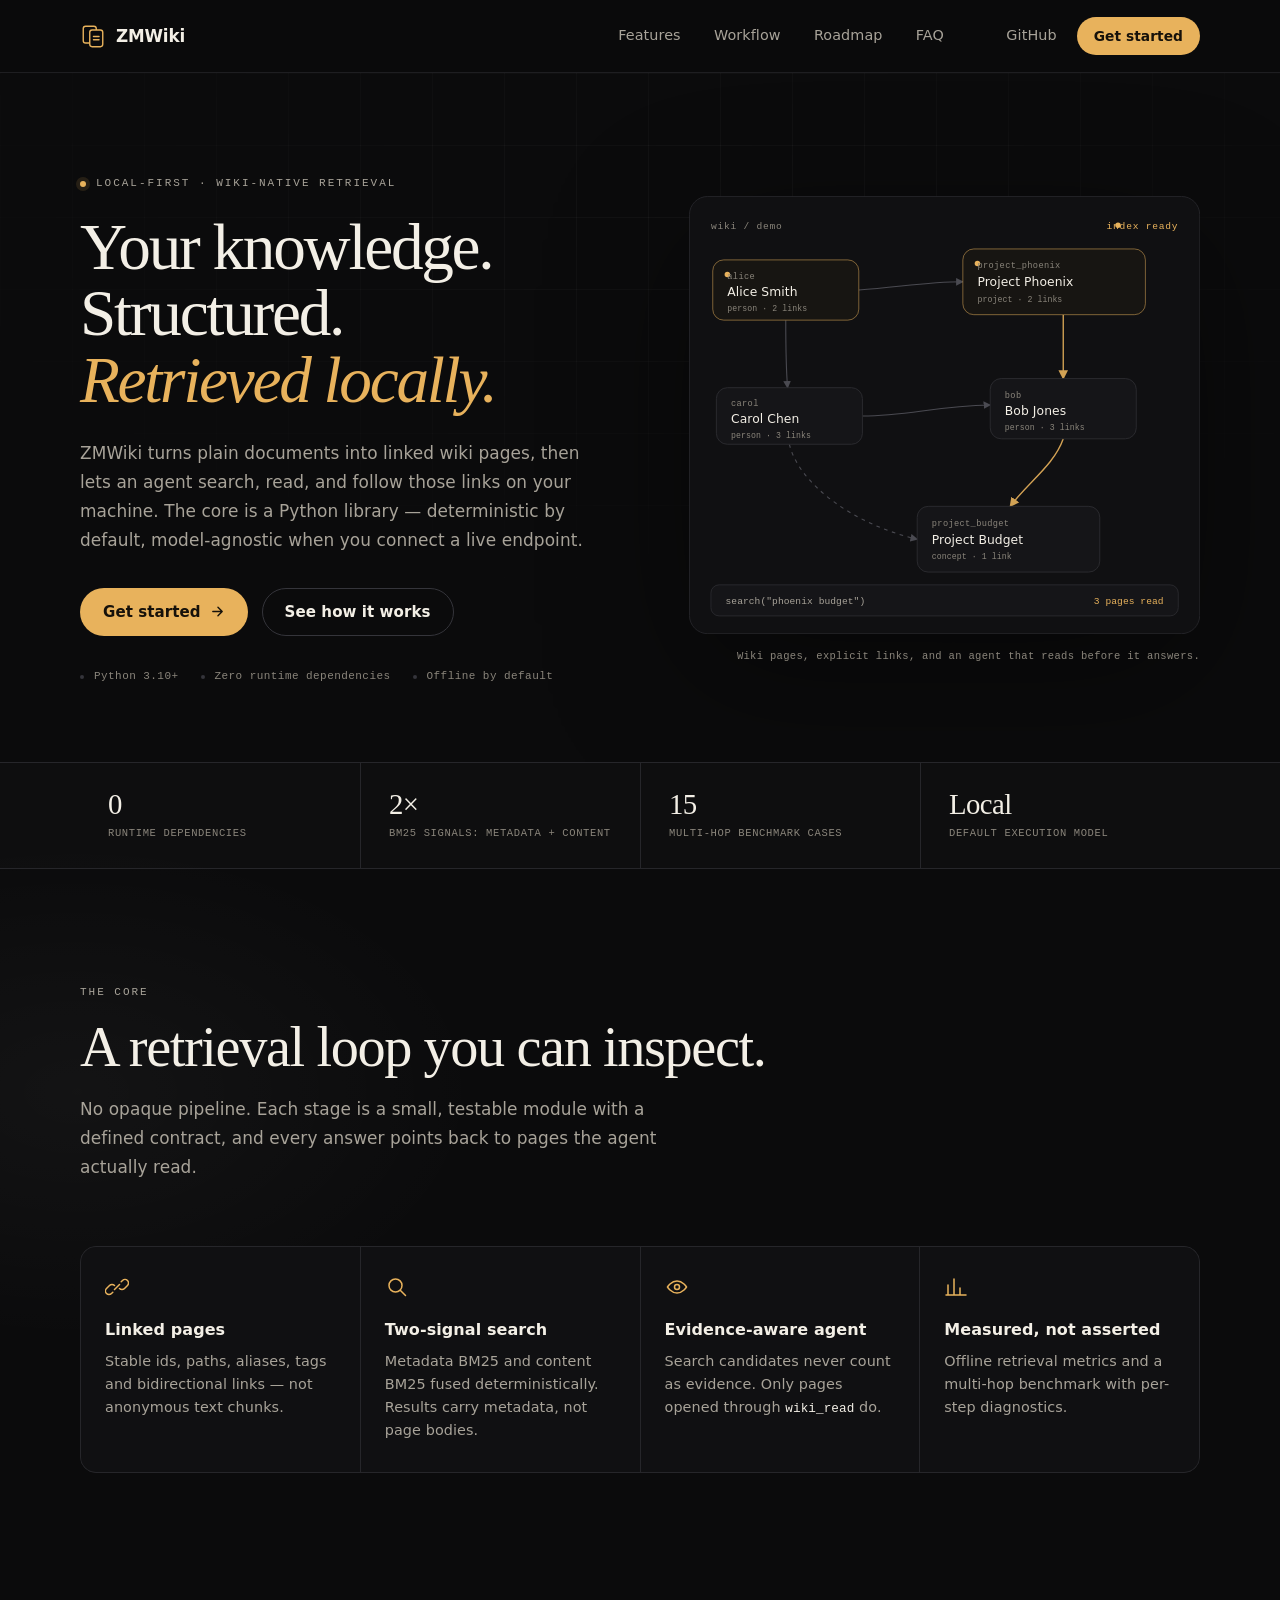
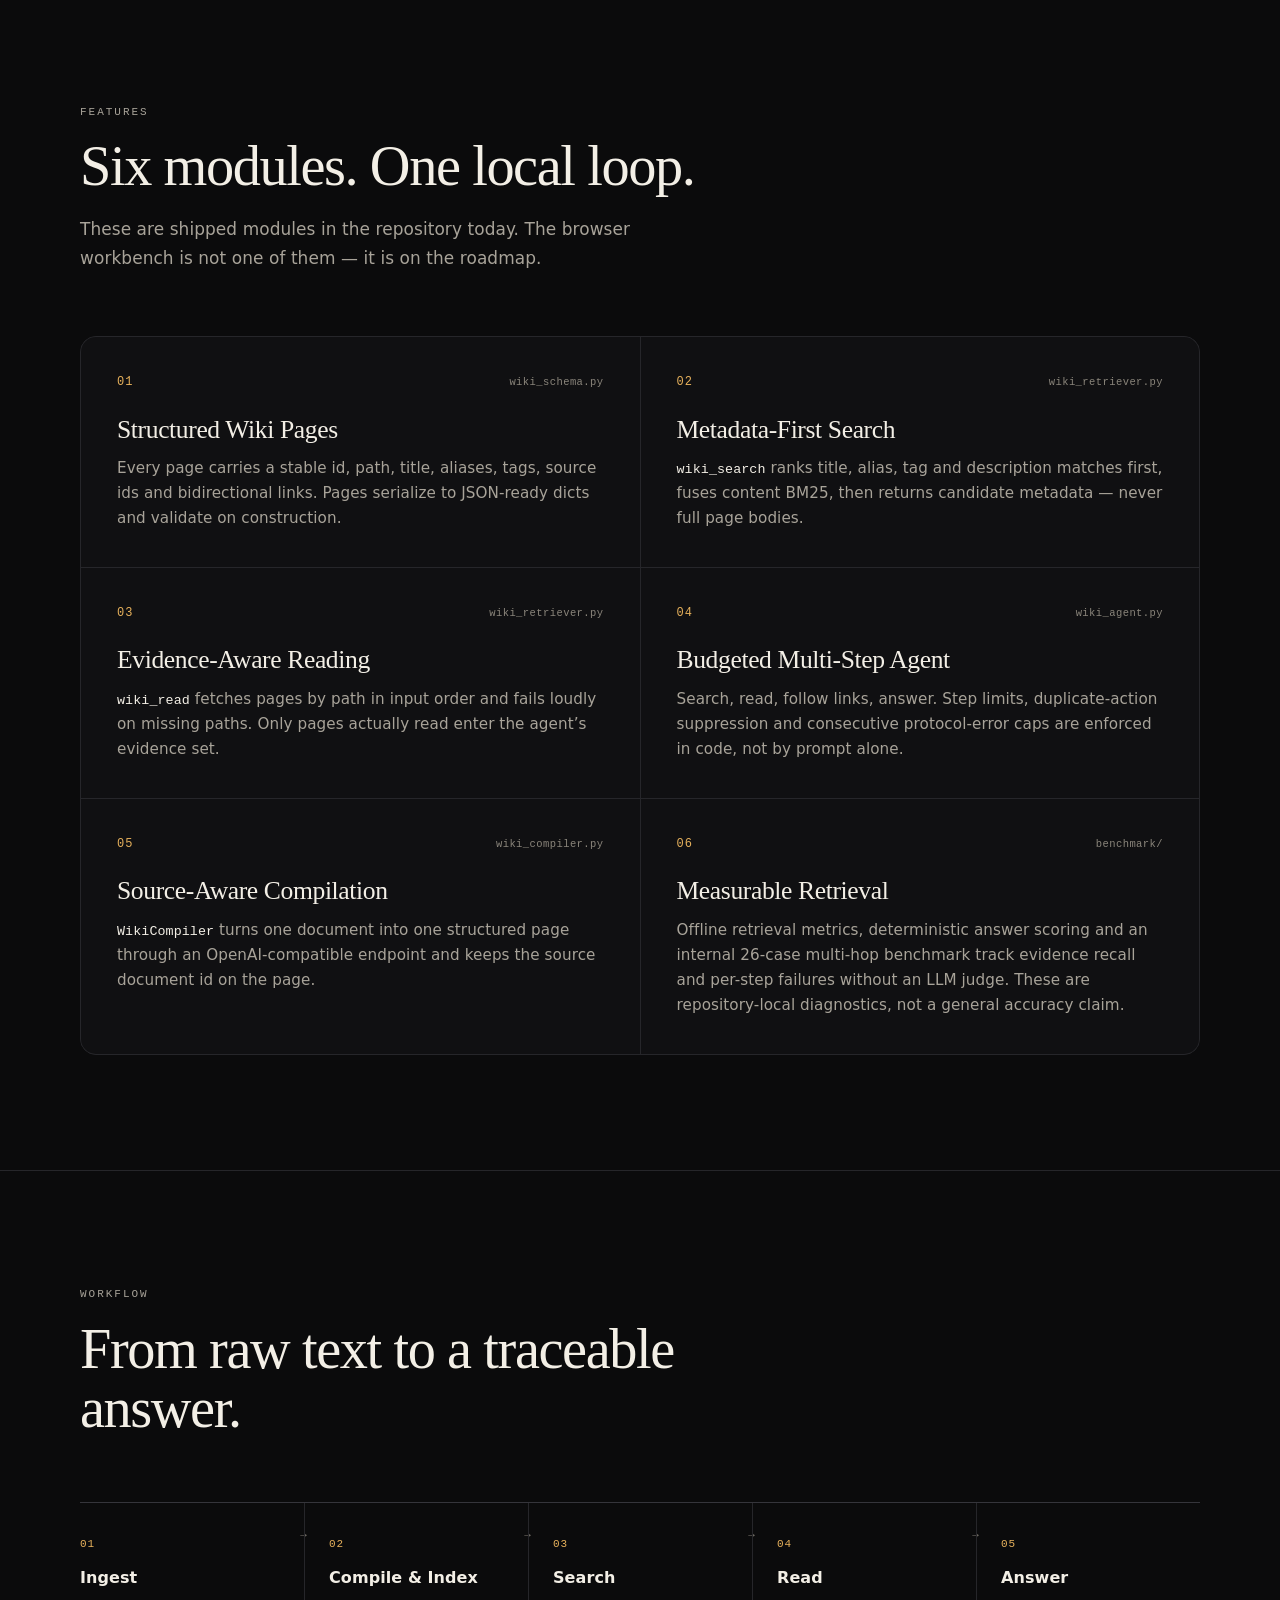
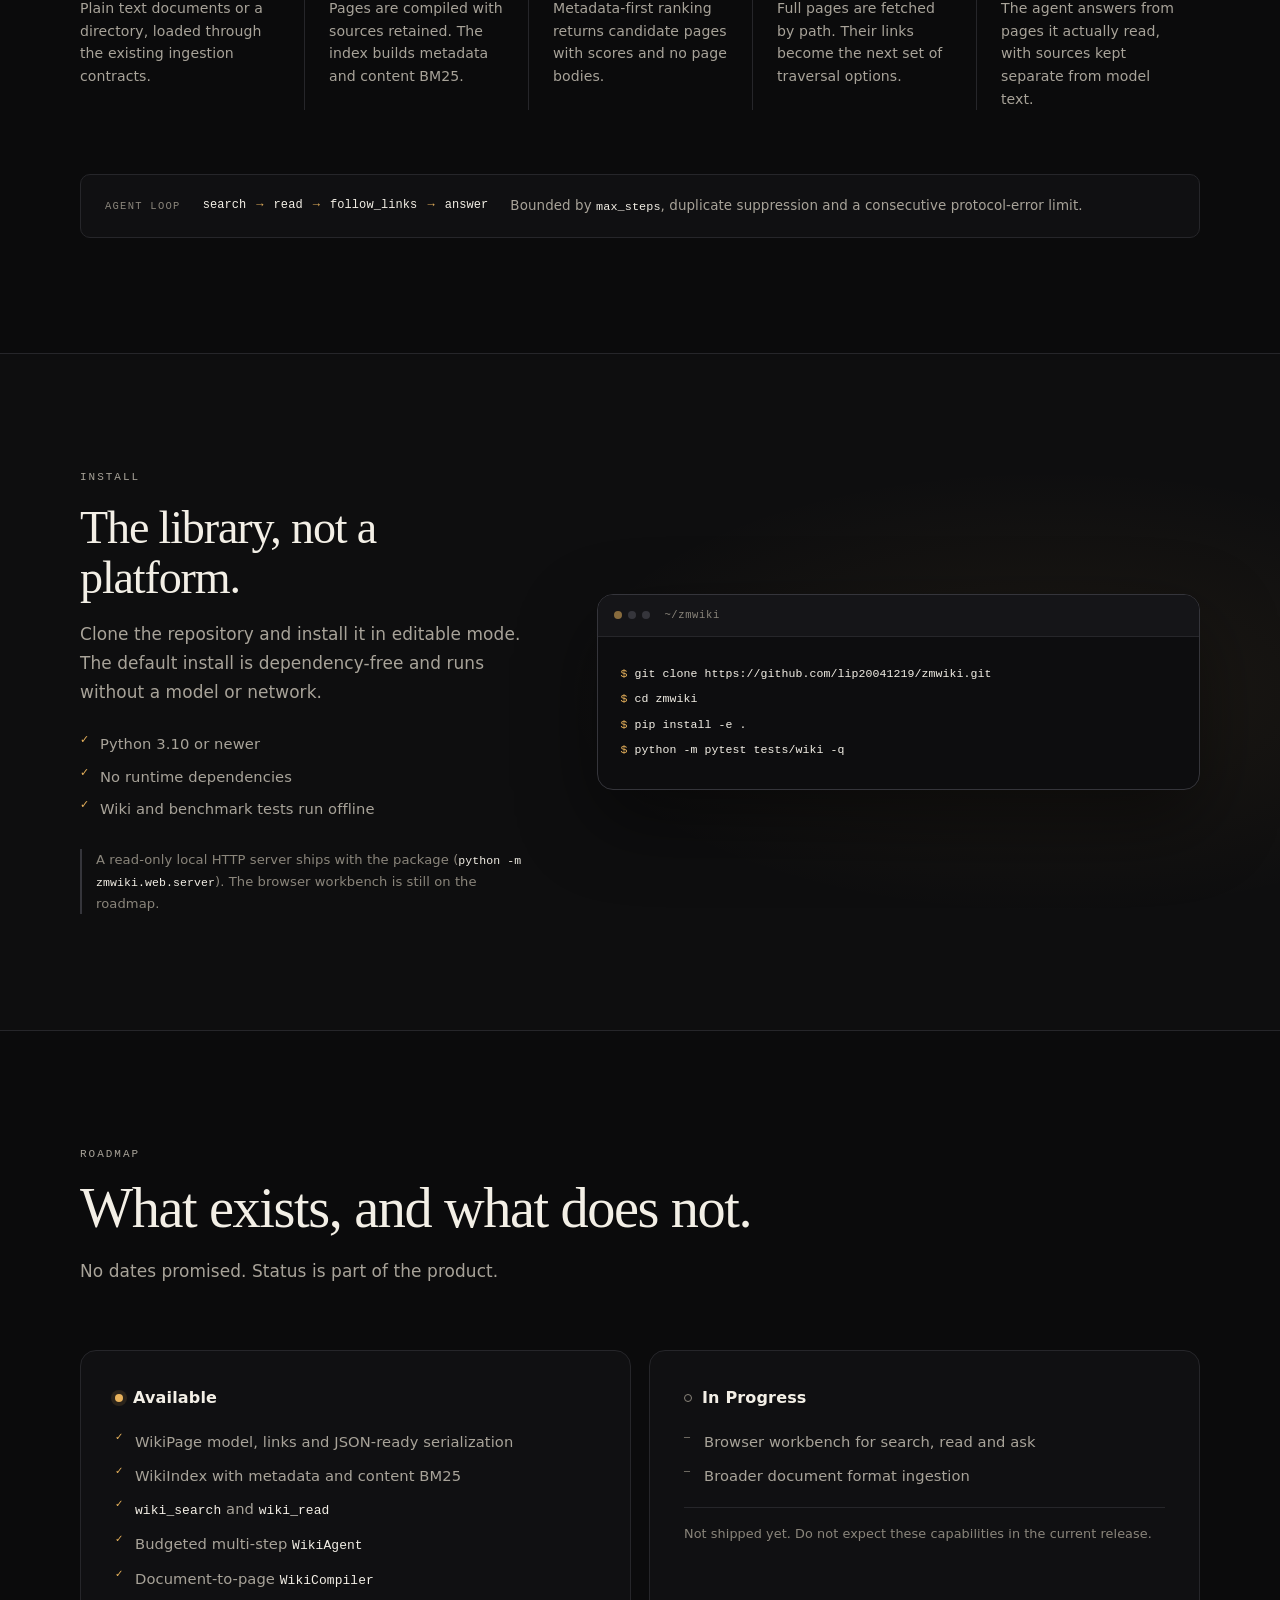
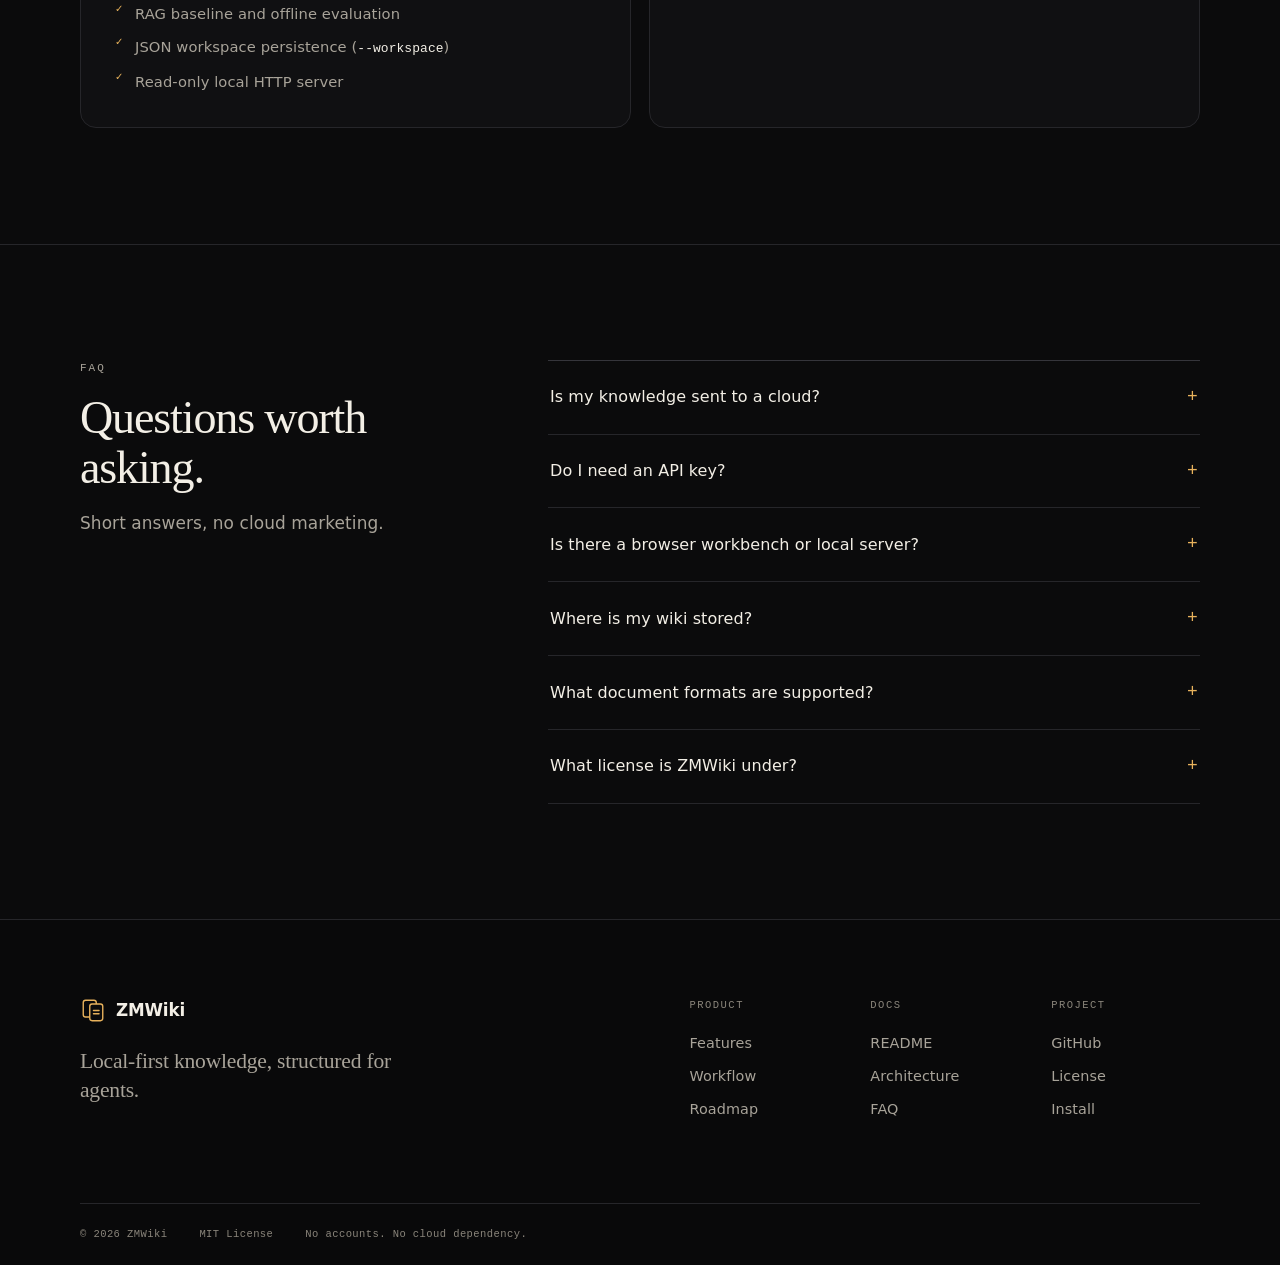
==== commit beae619d: "feat: finalize ZMWiki workspace and MIT release Co-Authored-By: Claude Code <noreply@anthropic.com>" ====
--- a/src/zmwiki/web/static/index.html
+++ b/src/zmwiki/web/static/index.html
@@ -243,7 +243,10 @@
           <article class="feature-card">
             <div class="feature-top"><span class="feature-num">06</span><span class="feature-tag">benchmark/</span></div>
             <h3>Measurable Retrieval</h3>
-            <p>Offline retrieval metrics, deterministic answer scoring and a 15-case multi-hop benchmark track evidence recall and per-step failures without an LLM judge.</p>
+            <p>Offline retrieval metrics, deterministic answer scoring and an
+            internal 26-case multi-hop benchmark track evidence recall and
+            per-step failures without an LLM judge. These are repository-local
+            diagnostics, not a general accuracy claim.</p>
           </article>
         </div>
       </div>
@@ -314,8 +317,9 @@
             <li>Wiki and benchmark tests run offline</li>
           </ul>
           <p class="fine-print">
-            This phase ships the static site only. There is no local server or
-            browser workbench command yet — both are in progress.
+            A read-only local HTTP server ships with the package
+            (<code>python -m zmwiki.web.server</code>). The browser workbench
+            is still on the roadmap.
           </p>
         </div>
 
@@ -350,13 +354,13 @@
               <li>Budgeted multi-step <code>WikiAgent</code></li>
               <li>Document-to-page <code>WikiCompiler</code></li>
               <li>RAG baseline and offline evaluation</li>
+              <li>JSON workspace persistence (<code>--workspace</code>)</li>
+              <li>Read-only local HTTP server</li>
             </ul>
           </div>
           <div class="roadmap-card">
             <div class="roadmap-head"><span class="status-dot progress" aria-hidden="true"></span><h3>In Progress</h3></div>
             <ul>
-              <li>Persistent local workspace for wiki pages</li>
-              <li>Local HTTP service over the existing core</li>
               <li>Browser workbench for search, read and ask</li>
               <li>Broader document format ingestion</li>
             </ul>
@@ -385,11 +389,20 @@
           </details>
           <details class="faq-item">
             <summary>Is there a browser workbench or local server?</summary>
-            <p>Not yet. This release ships the static product site. A localhost-only HTTP service and browser workbench are in progress and will reuse the existing index and agent APIs.</p>
+            <p>The package ships a read-only local HTTP server:
+            <code>python -m zmwiki.web.server --workspace path/to/wiki.json</code>.
+            It serves page list, page detail and search APIs over the same
+            workspace. A browser workbench (search, read, ask) is still in
+            progress.</p>
           </details>
           <details class="faq-item">
             <summary>Where is my wiki stored?</summary>
-            <p>Today the wiki index is in memory: it lives for the process that built it. Benchmark artifacts are JSON files under <code>benchmark/results/</code>. A persistent local workspace is not implemented yet.</p>
+            <p>Wiki pages live in a JSON workspace file that the TUI loads at
+            startup and saves with <code>S</code> (press twice to overwrite an
+            existing file); local document imports save automatically. Without
+            <code>--workspace</code>, the bundled demo workspace is opened
+            read-only. Benchmark artifacts are separate JSON files under
+            <code>benchmark/results/</code>.</p>
           </details>
           <details class="faq-item">
             <summary>What document formats are supported?</summary>
@@ -397,7 +410,7 @@
           </details>
           <details class="faq-item">
             <summary>What license is ZMWiki under?</summary>
-            <p>Proprietary, as declared in <code>pyproject.toml</code>. The source is publicly readable on GitHub; that is not an open-source license grant.</p>
+            <p>MIT License, as declared in <code>pyproject.toml</code>. The full text is in <a href="https://github.com/lip20041219/zmwiki/blob/master/LICENSE">LICENSE</a> at the repository root.</p>
           </details>
         </div>
       </div>
@@ -434,14 +447,14 @@
           <div>
             <h3>Project</h3>
             <a href="https://github.com/lip20041219/zmwiki">GitHub</a>
-            <a href="https://github.com/lip20041219/zmwiki/blob/master/pyproject.toml">License</a>
+            <a href="https://github.com/lip20041219/zmwiki/blob/master/LICENSE">License</a>
             <a href="#terminal">Install</a>
           </div>
         </nav>
       </div>
       <div class="footer-bottom">
         <span>© 2026 ZMWiki</span>
-        <span>Proprietary license</span>
+        <span>MIT License</span>
         <span>No accounts. No cloud dependency.</span>
       </div>
     </div>
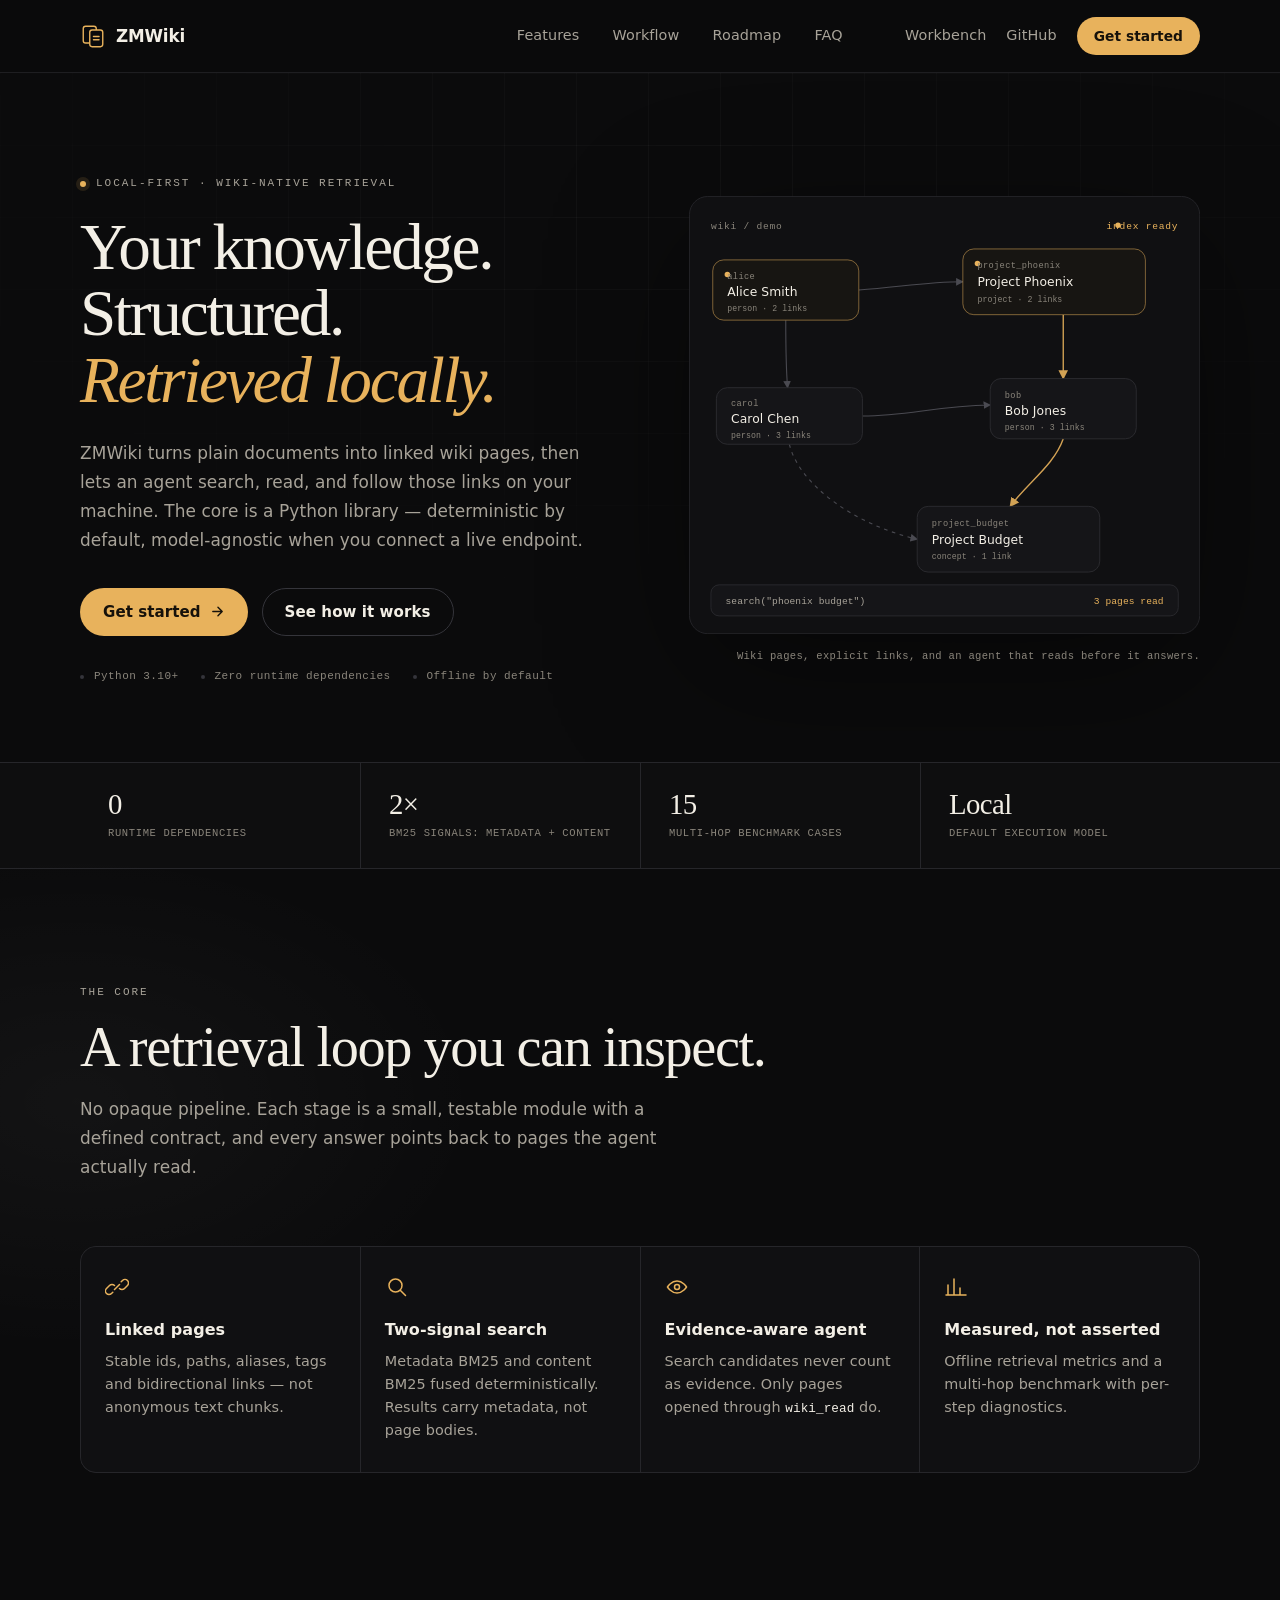
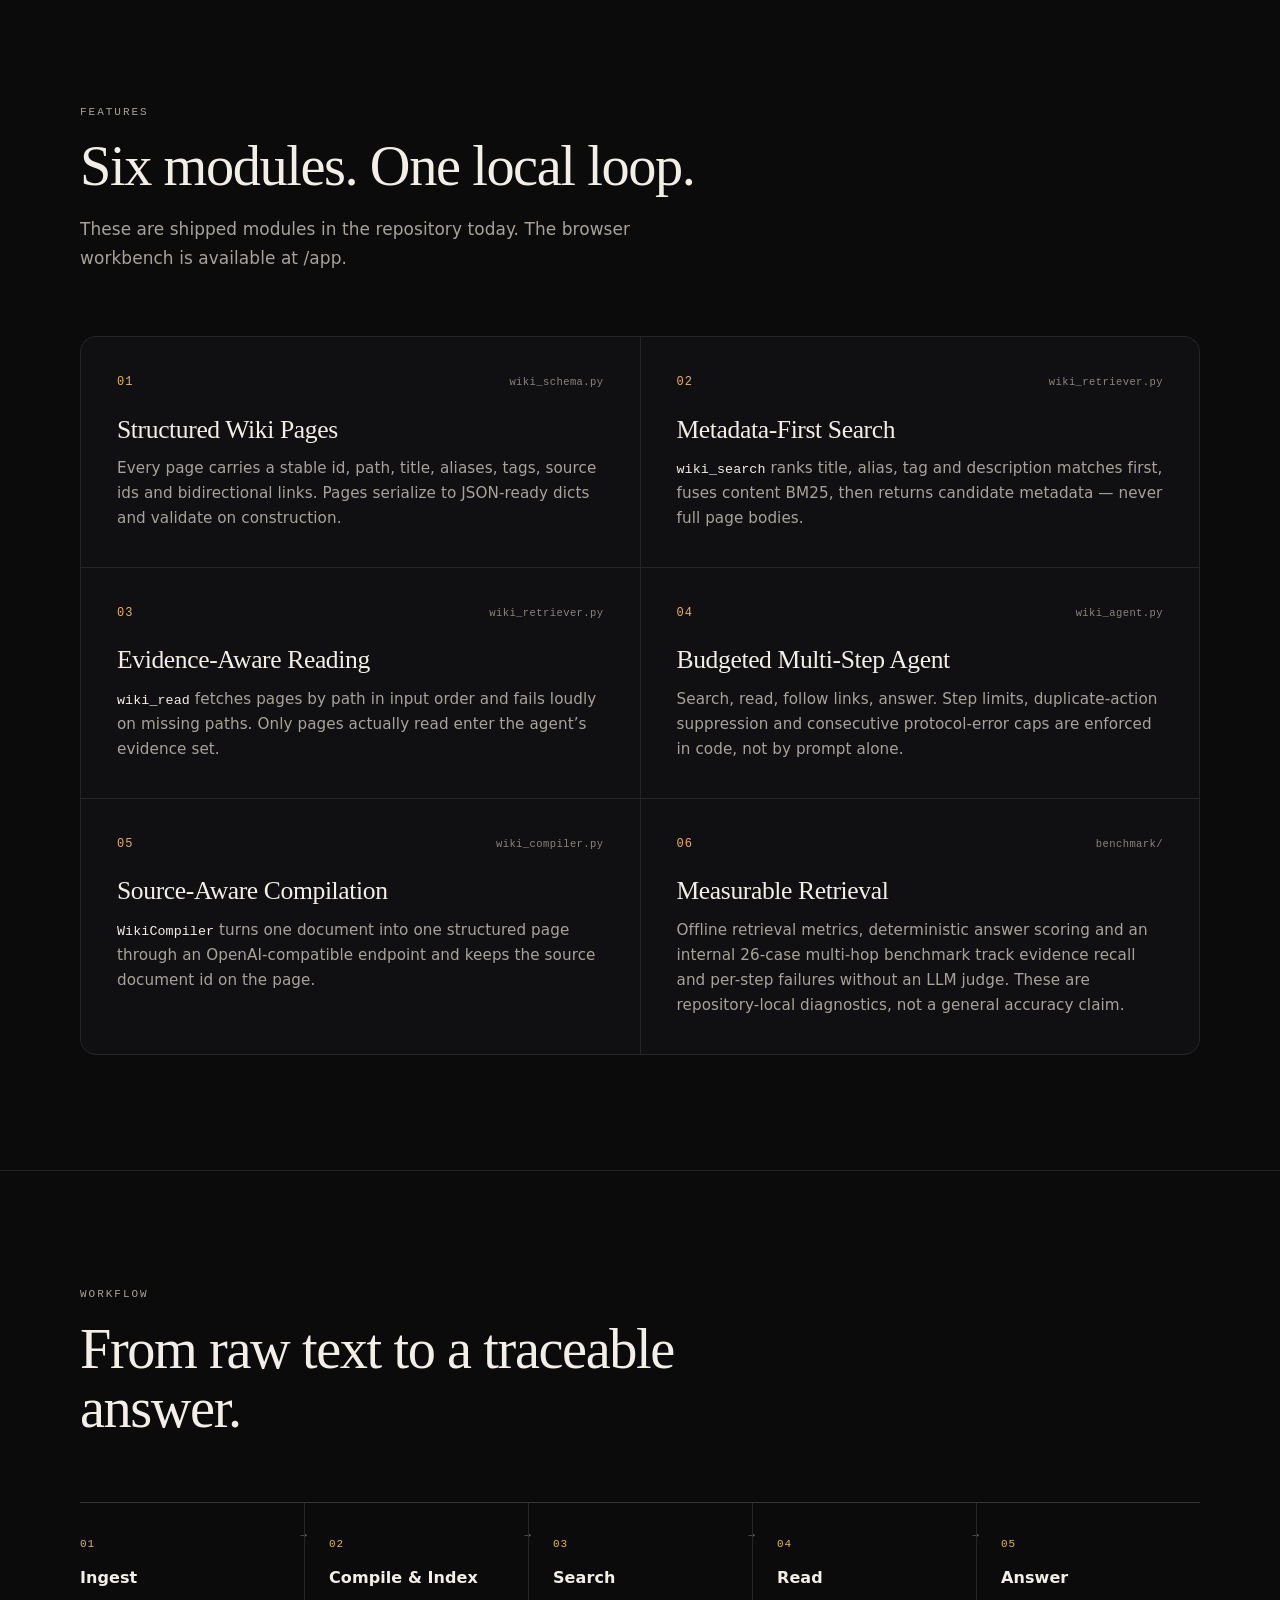
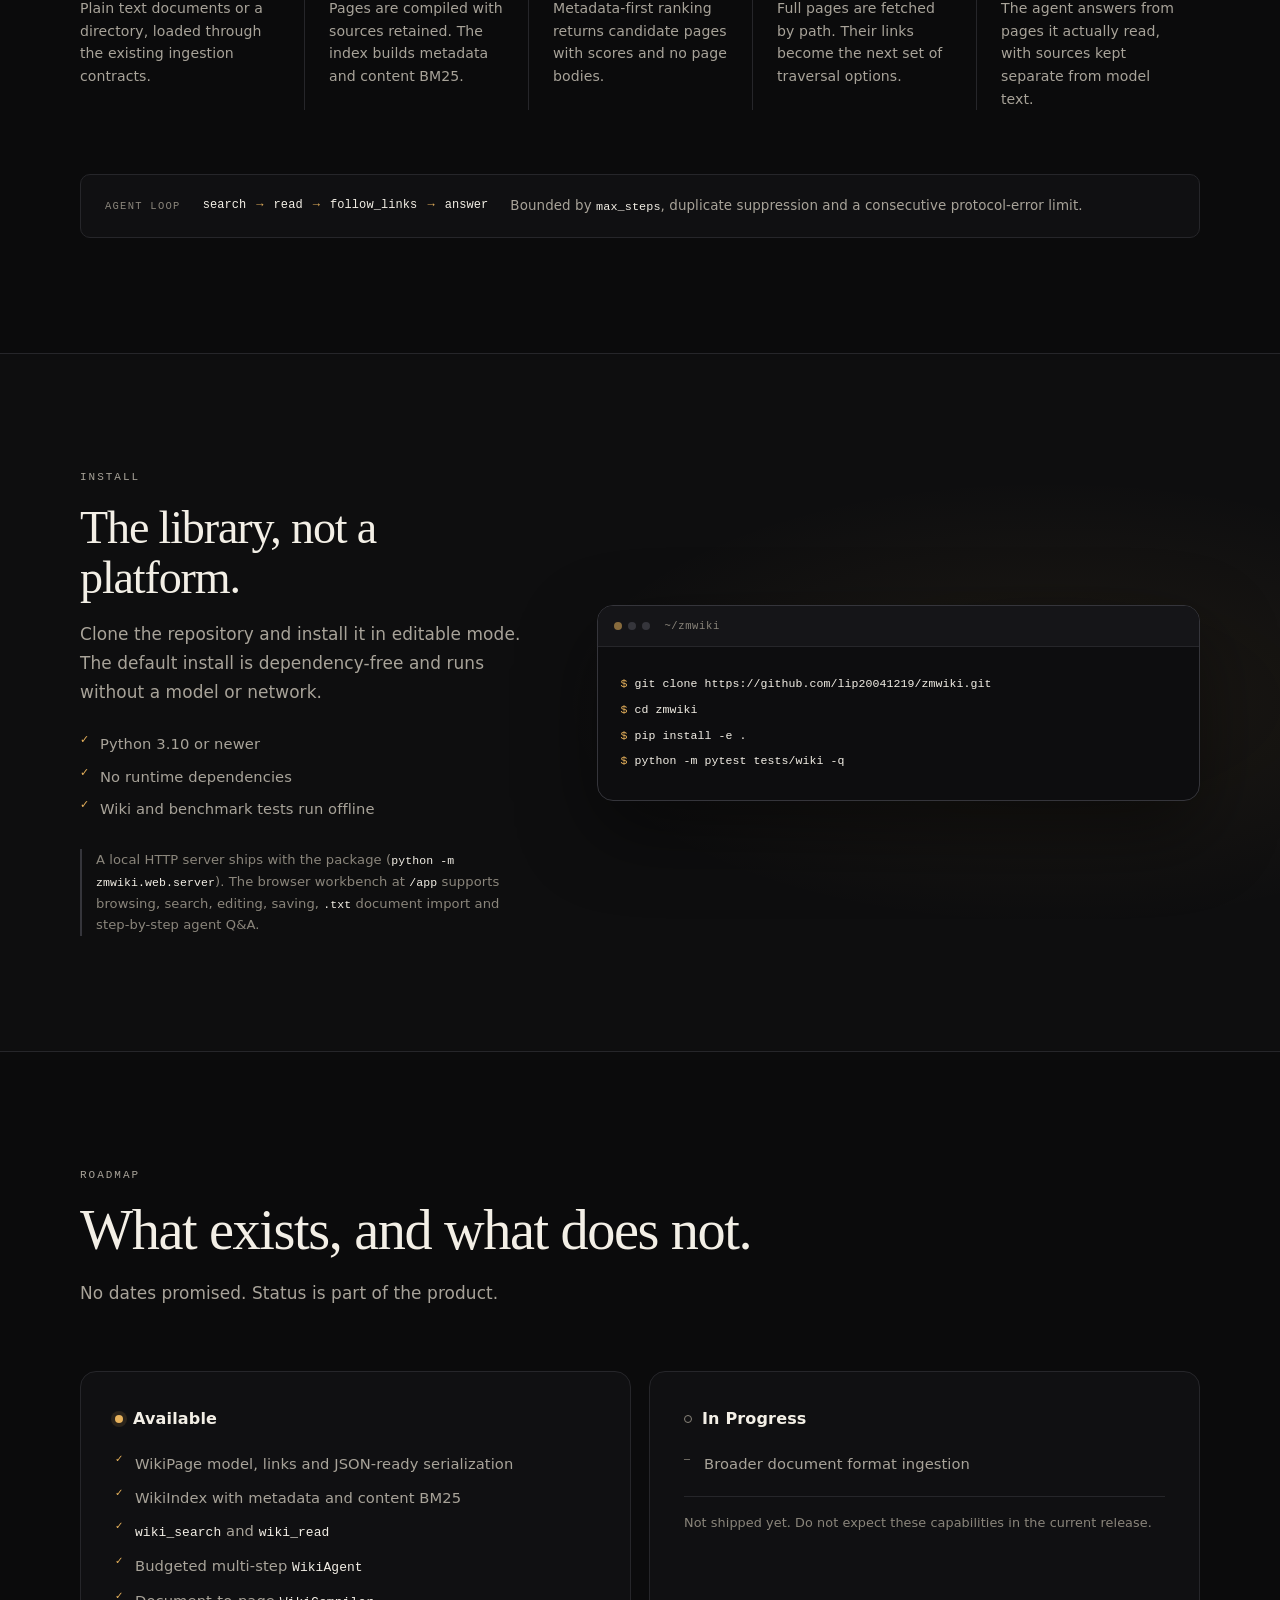
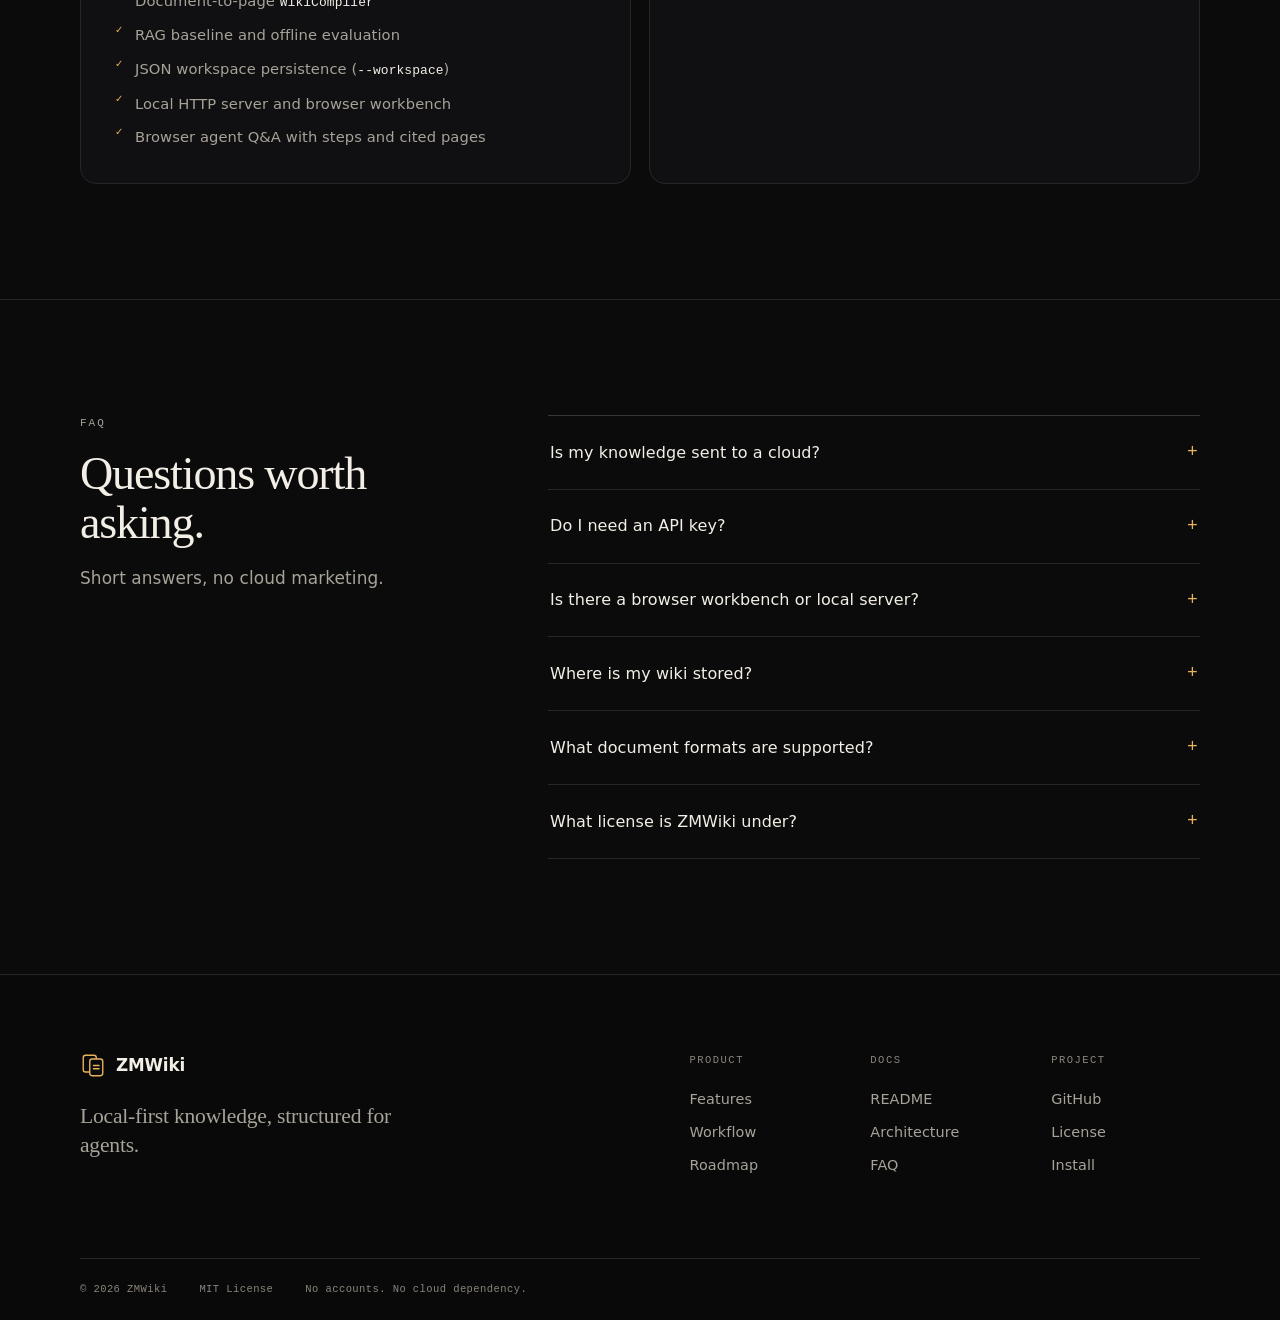
==== commit deaf5211: "feat: complete personal Wiki web workbench Co-Authored-By: Claude Code <noreply@anthropic.com>" ====
--- a/src/zmwiki/web/static/index.html
+++ b/src/zmwiki/web/static/index.html
@@ -30,6 +30,7 @@
       </nav>
 
       <div class="header-actions">
+        <a class="ghost-link" href="/app">Workbench</a>
         <a class="ghost-link" href="https://github.com/lip20041219/zmwiki">GitHub</a>
         <a class="btn btn-small" href="#terminal">Get started</a>
       </div>
@@ -42,6 +43,7 @@
           <a href="#roadmap">Roadmap</a>
           <a href="#faq">FAQ</a>
           <a href="#terminal">Get started</a>
+          <a href="/app">Workbench</a>
           <a href="https://github.com/lip20041219/zmwiki">GitHub</a>
         </nav>
       </details>
@@ -205,7 +207,7 @@
           <h2>Six modules. One local loop.</h2>
           <p class="section-lede">
             These are shipped modules in the repository today. The browser
-            workbench is not one of them — it is on the roadmap.
+            workbench is available at <a href="/app">/app</a>.
           </p>
         </div>
 
@@ -317,9 +319,10 @@
             <li>Wiki and benchmark tests run offline</li>
           </ul>
           <p class="fine-print">
-            A read-only local HTTP server ships with the package
+            A local HTTP server ships with the package
             (<code>python -m zmwiki.web.server</code>). The browser workbench
-            is still on the roadmap.
+            at <code>/app</code> supports browsing, search, editing, saving, <code>.txt</code> document
+            import and step-by-step agent Q&amp;A.
           </p>
         </div>
 
@@ -355,13 +358,13 @@
               <li>Document-to-page <code>WikiCompiler</code></li>
               <li>RAG baseline and offline evaluation</li>
               <li>JSON workspace persistence (<code>--workspace</code>)</li>
-              <li>Read-only local HTTP server</li>
+              <li>Local HTTP server and browser workbench</li>
+              <li>Browser agent Q&amp;A with steps and cited pages</li>
             </ul>
           </div>
           <div class="roadmap-card">
             <div class="roadmap-head"><span class="status-dot progress" aria-hidden="true"></span><h3>In Progress</h3></div>
             <ul>
-              <li>Browser workbench for search, read and ask</li>
               <li>Broader document format ingestion</li>
             </ul>
             <p class="roadmap-note">Not shipped yet. Do not expect these capabilities in the current release.</p>
@@ -389,11 +392,11 @@
           </details>
           <details class="faq-item">
             <summary>Is there a browser workbench or local server?</summary>
-            <p>The package ships a read-only local HTTP server:
+            <p>The package ships a local HTTP server:
             <code>python -m zmwiki.web.server --workspace path/to/wiki.json</code>.
-            It serves page list, page detail and search APIs over the same
-            workspace. A browser workbench (search, read, ask) is still in
-            progress.</p>
+            Open <code>/app</code> for the workbench: page list, search, page
+            detail, create/edit/delete, links and sources, workspace save, <code>.txt</code>
+            document import, and multi-step agent Q&amp;A with cited pages.</p>
           </details>
           <details class="faq-item">
             <summary>Where is my wiki stored?</summary>
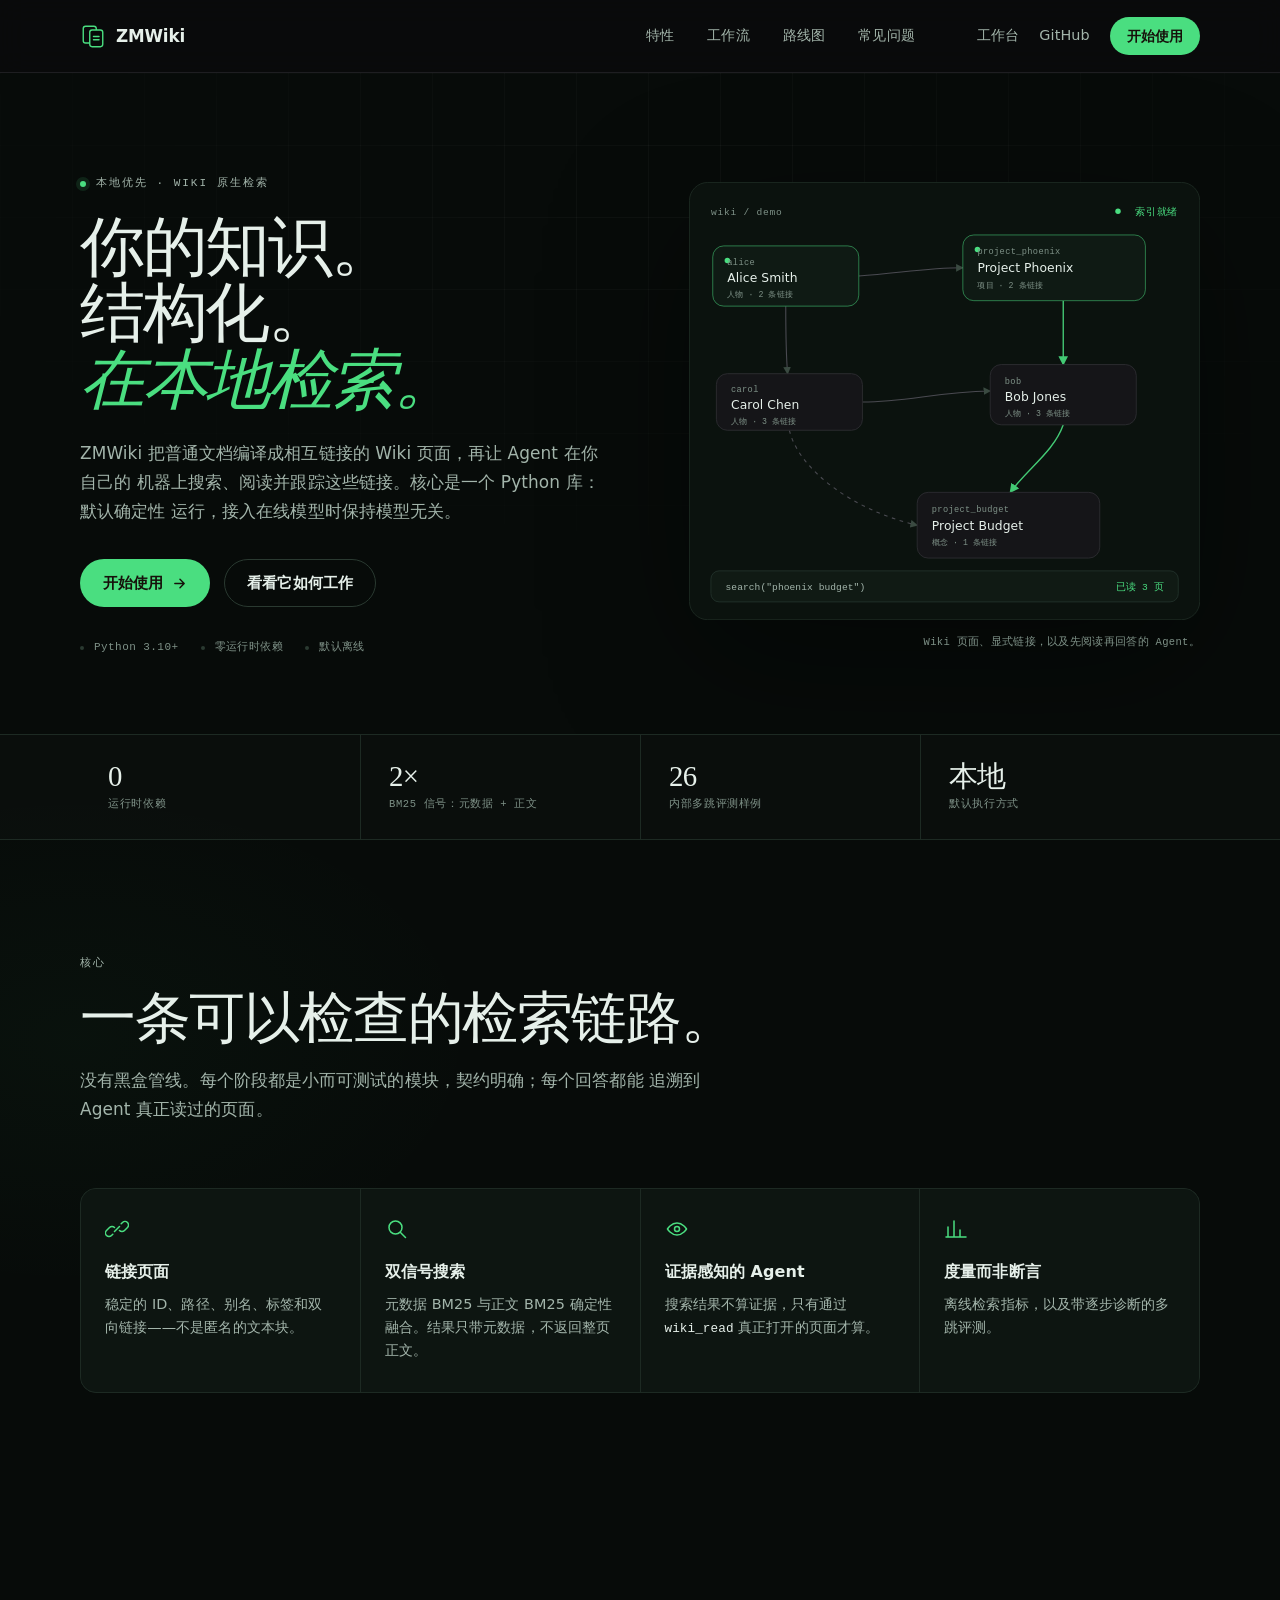
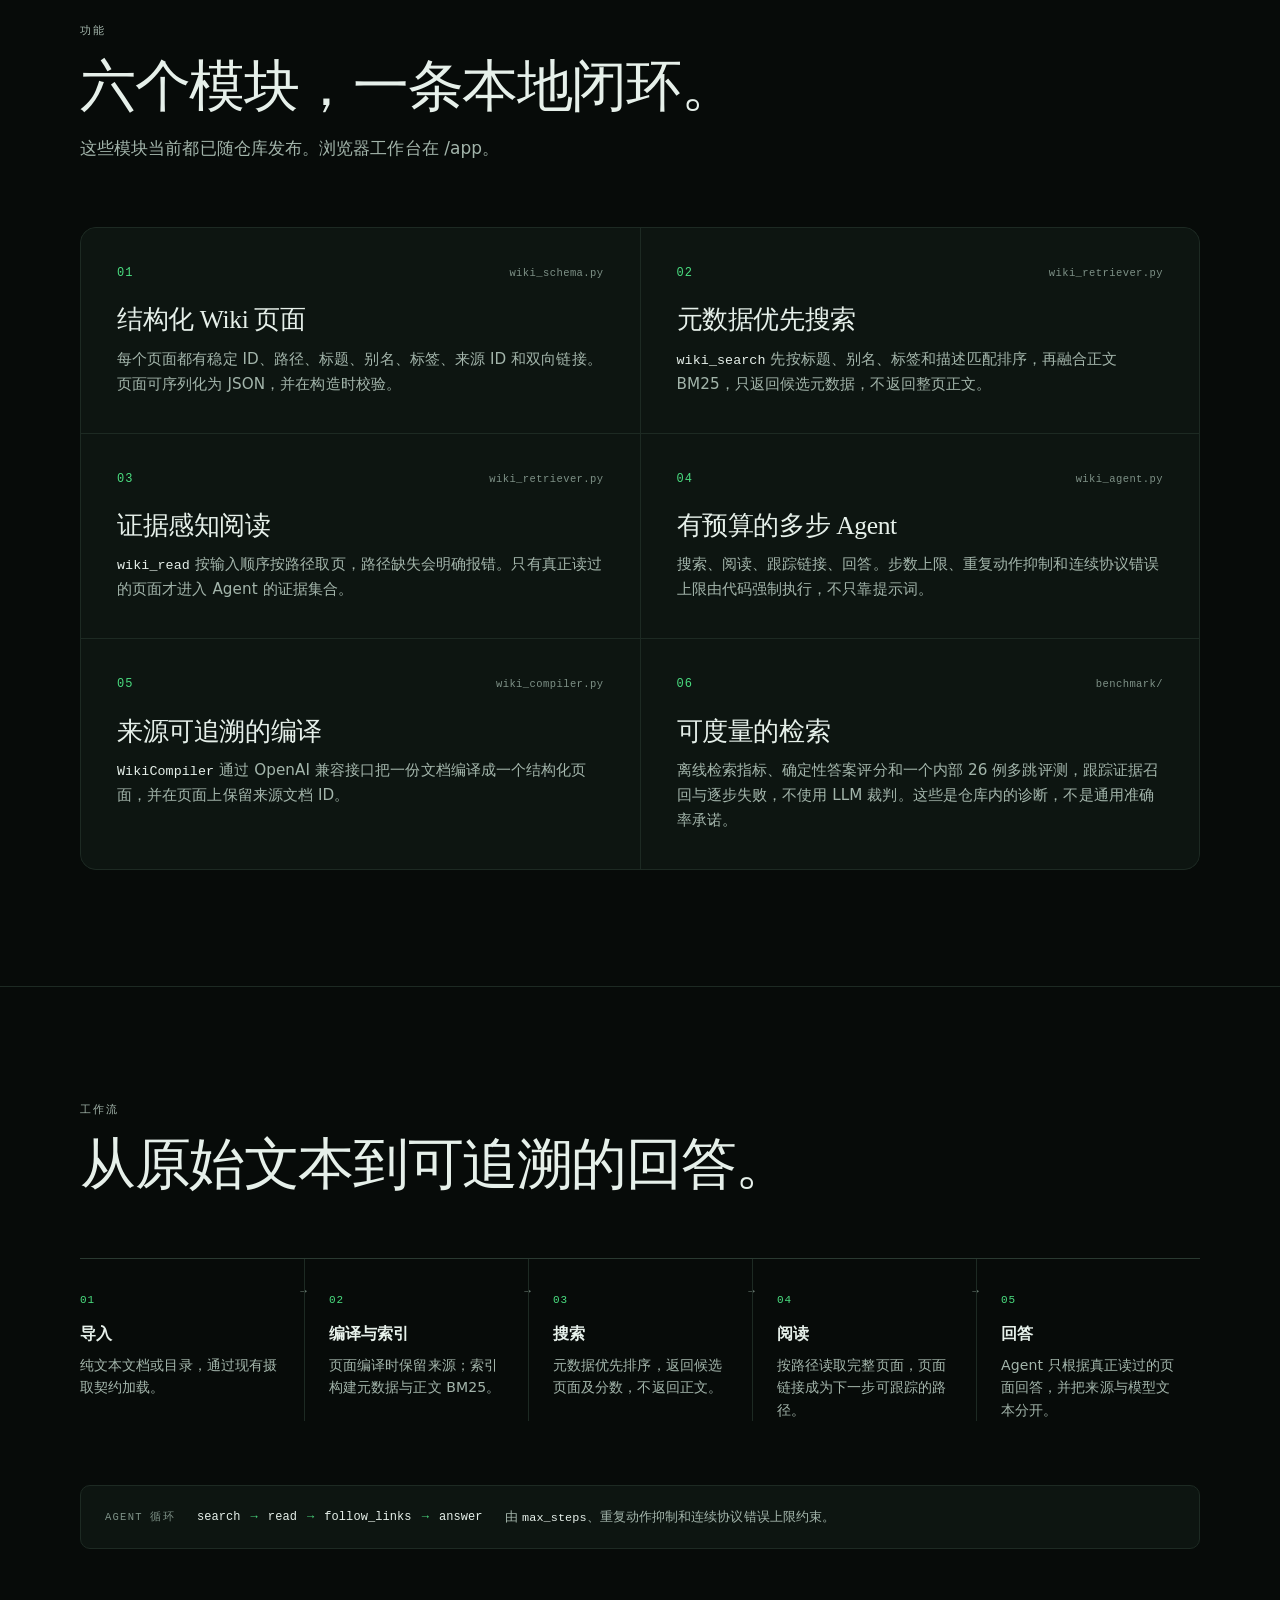
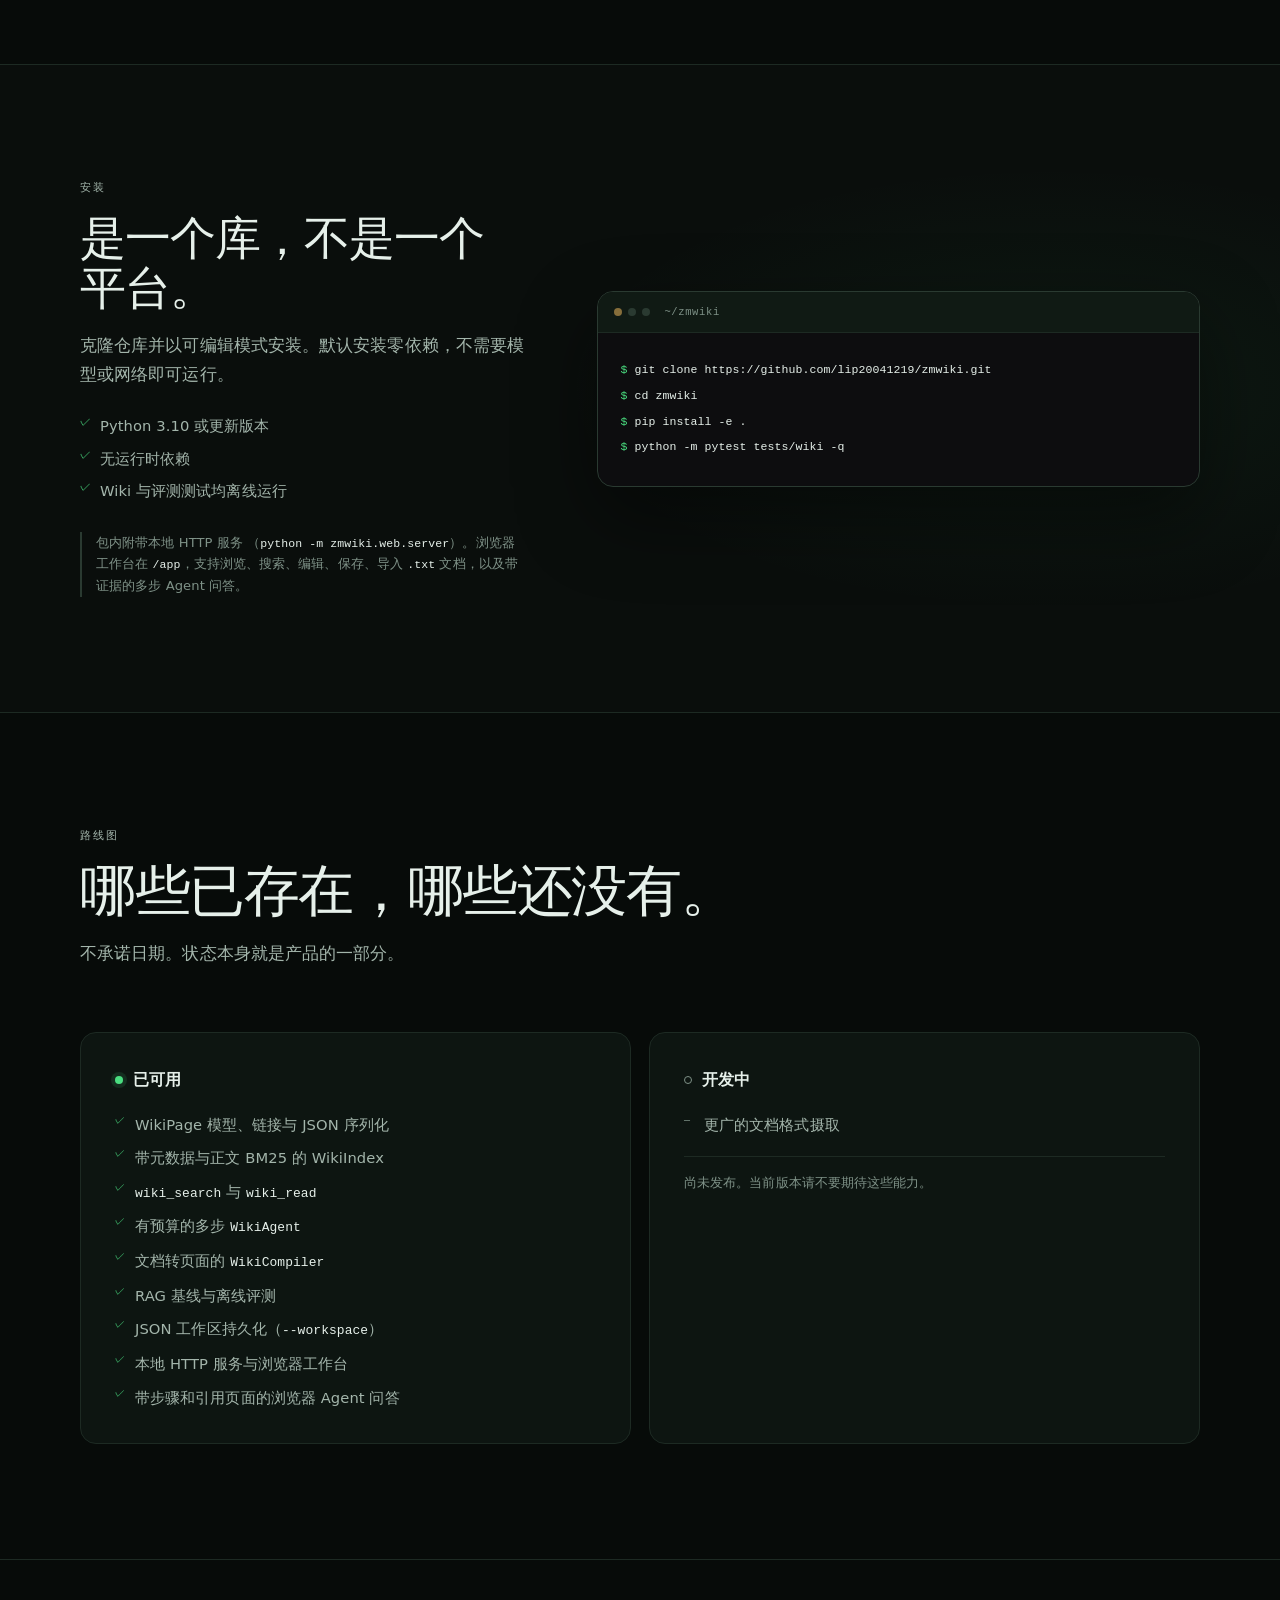
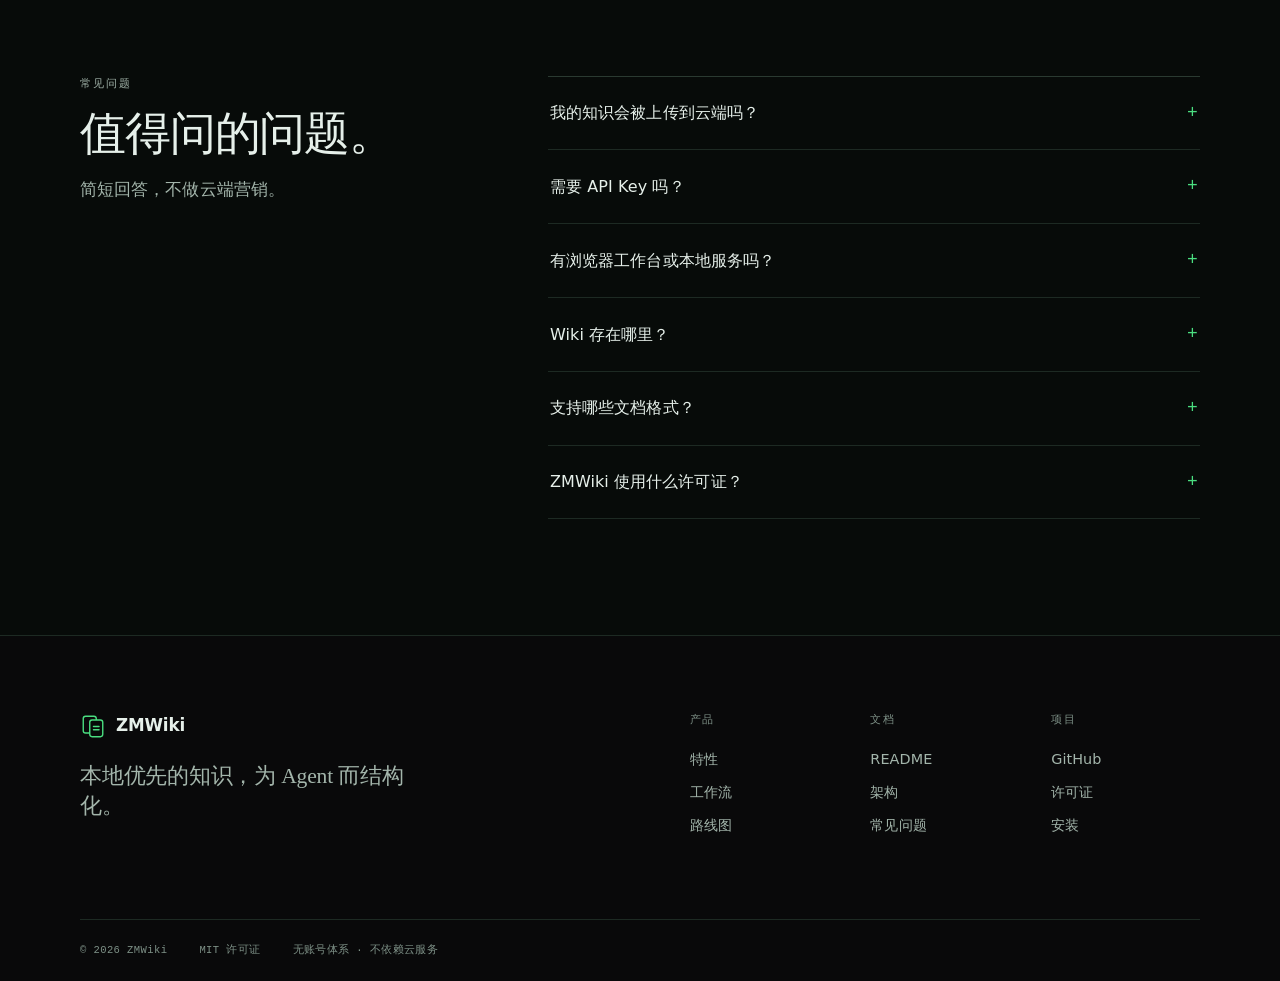
==== commit d34e01fb: "feat: localize and redesign ZMWiki web workbench Co-Authored-By: Claude Code <noreply@anthropic.com>" ====
--- a/src/zmwiki/web/static/index.html
+++ b/src/zmwiki/web/static/index.html
@@ -1,19 +1,19 @@
 <!doctype html>
-<html lang="en">
+<html lang="zh-CN">
 <head>
   <meta charset="utf-8">
   <meta name="viewport" content="width=device-width, initial-scale=1">
-  <meta name="theme-color" content="#0b0b0c">
-  <meta name="description" content="ZMWiki turns plain documents into linked wiki pages, then retrieves them locally with a budgeted multi-step agent. A Python library, deterministic by default.">
-  <title>ZMWiki — Local-first, wiki-native retrieval</title>
+  <meta name="theme-color" content="#070b09">
+  <meta name="description" content="ZMWiki 把普通文档编译成相互链接的 Wiki 页面，并用有预算的多步 Agent 在本地检索与回答。默认确定性的 Python 库。">
+  <title>ZMWiki — 本地优先的 Wiki 原生检索</title>
   <link rel="stylesheet" href="styles.css">
 </head>
 <body>
-  <a class="skip-link" href="#main">Skip to content</a>
+  <a class="skip-link" href="#main">跳到主要内容</a>
 
   <header class="site-header">
     <div class="wrap header-inner">
-      <a class="brand" href="#top" aria-label="ZMWiki home">
+      <a class="brand" href="#top" aria-label="ZMWiki 首页">
         <svg class="brand-mark" viewBox="0 0 28 28" aria-hidden="true">
           <rect x="3.5" y="3.5" width="14" height="18" rx="2.5" fill="none" stroke="currentColor" stroke-width="1.5"/>
           <rect x="10.5" y="7.5" width="14" height="18" rx="2.5" fill="var(--bg)" stroke="currentColor" stroke-width="1.5"/>
@@ -22,28 +22,28 @@
         <span>ZMWiki</span>
       </a>
 
-      <nav class="desktop-nav" aria-label="Primary">
-        <a href="#features">Features</a>
-        <a href="#workflow">Workflow</a>
-        <a href="#roadmap">Roadmap</a>
-        <a href="#faq">FAQ</a>
+      <nav class="desktop-nav" aria-label="主导航">
+        <a href="#features">特性</a>
+        <a href="#workflow">工作流</a>
+        <a href="#roadmap">路线图</a>
+        <a href="#faq">常见问题</a>
       </nav>
 
       <div class="header-actions">
-        <a class="ghost-link" href="/app">Workbench</a>
+        <a class="ghost-link" href="/app">工作台</a>
         <a class="ghost-link" href="https://github.com/lip20041219/zmwiki">GitHub</a>
-        <a class="btn btn-small" href="#terminal">Get started</a>
+        <a class="btn btn-small" href="#terminal">开始使用</a>
       </div>
 
       <details class="mobile-nav">
-        <summary aria-label="Open menu">Menu</summary>
-        <nav class="mobile-panel" aria-label="Mobile">
-          <a href="#features">Features</a>
-          <a href="#workflow">Workflow</a>
-          <a href="#roadmap">Roadmap</a>
-          <a href="#faq">FAQ</a>
-          <a href="#terminal">Get started</a>
-          <a href="/app">Workbench</a>
+        <summary aria-label="打开菜单">菜单</summary>
+        <nav class="mobile-panel" aria-label="移动端导航">
+          <a href="#features">特性</a>
+          <a href="#workflow">工作流</a>
+          <a href="#roadmap">路线图</a>
+          <a href="#faq">常见问题</a>
+          <a href="#terminal">开始使用</a>
+          <a href="/app">工作台</a>
           <a href="https://github.com/lip20041219/zmwiki">GitHub</a>
         </nav>
       </details>
@@ -55,49 +55,48 @@
     <section class="hero" id="top">
       <div class="wrap hero-grid">
         <div class="hero-copy">
-          <p class="eyebrow"><span class="eyebrow-dot" aria-hidden="true"></span>Local-first · Wiki-native retrieval</p>
+          <p class="eyebrow"><span class="eyebrow-dot" aria-hidden="true"></span>本地优先 · Wiki 原生检索</p>
           <h1>
-            Your knowledge.<br>
-            Structured.<br>
-            <span class="accent-serif">Retrieved locally.</span>
+            你的知识。<br>
+            结构化。<br>
+            <span class="accent-serif">在本地检索。</span>
           </h1>
           <p class="lede">
-            ZMWiki turns plain documents into linked wiki pages, then lets an agent
-            search, read, and follow those links on your machine. The core is a
-            Python library — deterministic by default, model-agnostic when you
-            connect a live endpoint.
+            ZMWiki 把普通文档编译成相互链接的 Wiki 页面，再让 Agent 在你自己的
+            机器上搜索、阅读并跟踪这些链接。核心是一个 Python 库：默认确定性
+            运行，接入在线模型时保持模型无关。
           </p>
           <div class="cta-row">
             <a class="btn" href="#terminal">
-              Get started
+              开始使用
               <svg viewBox="0 0 16 16" aria-hidden="true"><path d="M3 8h9M8.5 3.5 13 8l-4.5 4.5" fill="none" stroke="currentColor" stroke-width="1.5" stroke-linecap="round" stroke-linejoin="round"/></svg>
             </a>
-            <a class="btn btn-ghost" href="#workflow">See how it works</a>
-          </div>
-          <ul class="hero-meta" aria-label="Project facts">
+            <a class="btn btn-ghost" href="#workflow">看看它如何工作</a>
+          </div>
+          <ul class="hero-meta" aria-label="项目信息">
             <li>Python 3.10+</li>
-            <li>Zero runtime dependencies</li>
-            <li>Offline by default</li>
+            <li>零运行时依赖</li>
+            <li>默认离线</li>
           </ul>
         </div>
 
         <figure class="hero-art">
           <svg role="img" aria-labelledby="graph-title graph-desc" viewBox="0 0 560 480">
-            <title id="graph-title">A linked wiki page graph</title>
-            <desc id="graph-desc">Five wiki pages — Alice Smith, Project Phoenix, Bob Jones, Carol Chen and Project Budget — connected by links, with a search query highlighted along a read path.</desc>
+            <title id="graph-title">相互链接的 Wiki 页面图</title>
+            <desc id="graph-desc">五个 Wiki 页面——Alice Smith、Project Phoenix、Bob Jones、Carol Chen 和 Project Budget——通过链接相连，一条搜索路径被高亮显示。</desc>
             <defs>
               <marker id="arrow" viewBox="0 0 8 8" refX="7" refY="4" markerWidth="7" markerHeight="7" orient="auto">
-                <path d="M0 0 8 4 0 8z" fill="#4a4a51"/>
+                <path d="M0 0 8 4 0 8z" fill="#3a4a41"/>
               </marker>
               <marker id="arrow-accent" viewBox="0 0 8 8" refX="7" refY="4" markerWidth="7" markerHeight="7" orient="auto">
                 <path d="M0 0 8 4 0 8z" fill="var(--accent)"/>
               </marker>
             </defs>
 
-            <rect x="0.5" y="0.5" width="559" height="479" rx="20" fill="#101012" stroke="#26262a"/>
+            <rect x="0.5" y="0.5" width="559" height="479" rx="20" fill="#0b120e" stroke="#1d2a23"/>
             <text class="graph-label" x="24" y="36">wiki / demo</text>
             <circle cx="470" cy="32" r="3" fill="var(--accent)"/>
-            <text class="graph-label accent" x="536" y="36" text-anchor="end">index ready</text>
+            <text class="graph-label accent" x="536" y="36" text-anchor="end">索引就绪</text>
 
             <path class="link" d="M186 103 C 230 100, 260 94, 300 94" marker-end="url(#arrow)"/>
             <path class="link" d="M106 136 C 106 165, 106 185, 108 210" marker-end="url(#arrow)"/>
@@ -111,7 +110,7 @@
               <circle class="node-pulse" cx="42" cy="86" r="3"/>
               <text class="node-path" x="42" y="91">alice</text>
               <text class="node-title" x="42" y="110">Alice Smith</text>
-              <text class="node-meta" x="42" y="126">person · 2 links</text>
+              <text class="node-meta" x="42" y="126">人物 · 2 条链接</text>
             </g>
 
             <g class="node node-active">
@@ -119,46 +118,46 @@
               <circle class="node-pulse" cx="316" cy="74" r="3"/>
               <text class="node-path" x="316" y="79">project_phoenix</text>
               <text class="node-title" x="316" y="99">Project Phoenix</text>
-              <text class="node-meta" x="316" y="116">project · 2 links</text>
+              <text class="node-meta" x="316" y="116">项目 · 2 条链接</text>
             </g>
 
             <g class="node">
               <rect x="330" y="200" width="160" height="66" rx="12"/>
               <text class="node-path" x="346" y="221">bob</text>
               <text class="node-title" x="346" y="240">Bob Jones</text>
-              <text class="node-meta" x="346" y="256">person · 3 links</text>
+              <text class="node-meta" x="346" y="256">人物 · 3 条链接</text>
             </g>
 
             <g class="node">
               <rect x="30" y="210" width="160" height="62" rx="12"/>
               <text class="node-path" x="46" y="230">carol</text>
               <text class="node-title" x="46" y="249">Carol Chen</text>
-              <text class="node-meta" x="46" y="265">person · 3 links</text>
+              <text class="node-meta" x="46" y="265">人物 · 3 条链接</text>
             </g>
 
             <g class="node">
               <rect x="250" y="340" width="200" height="72" rx="12"/>
               <text class="node-path" x="266" y="361">project_budget</text>
               <text class="node-title" x="266" y="381">Project Budget</text>
-              <text class="node-meta" x="266" y="398">concept · 1 link</text>
+              <text class="node-meta" x="266" y="398">概念 · 1 条链接</text>
             </g>
 
-            <rect x="24" y="426" width="512" height="34" rx="9" fill="#151518" stroke="#2a2a2f"/>
+            <rect x="24" y="426" width="512" height="34" rx="9" fill="#101a14" stroke="#22312a"/>
             <text class="graph-query" x="40" y="447">search("phoenix budget")</text>
-            <text class="graph-result" x="520" y="447" text-anchor="end">3 pages read</text>
+            <text class="graph-result" x="520" y="447" text-anchor="end">已读 3 页</text>
           </svg>
-          <figcaption>Wiki pages, explicit links, and an agent that reads before it answers.</figcaption>
+          <figcaption>Wiki 页面、显式链接，以及先阅读再回答的 Agent。</figcaption>
         </figure>
       </div>
     </section>
 
     <!-- Fact strip -->
-    <section class="fact-strip" aria-label="Project facts">
+    <section class="fact-strip" aria-label="项目信息">
       <div class="wrap fact-grid">
-        <div><strong>0</strong><span>runtime dependencies</span></div>
-        <div><strong>2×</strong><span>BM25 signals: metadata + content</span></div>
-        <div><strong>15</strong><span>multi-hop benchmark cases</span></div>
-        <div><strong>Local</strong><span>default execution model</span></div>
+        <div><strong>0</strong><span>运行时依赖</span></div>
+        <div><strong>2×</strong><span>BM25 信号：元数据 + 正文</span></div>
+        <div><strong>26</strong><span>内部多跳评测样例</span></div>
+        <div><strong>本地</strong><span>默认执行方式</span></div>
       </div>
     </section>
 
@@ -166,34 +165,33 @@
     <section class="section capabilities" id="capabilities">
       <div class="wrap">
         <div class="section-head">
-          <p class="eyebrow">The core</p>
-          <h2>A retrieval loop you can inspect.</h2>
+          <p class="eyebrow">核心</p>
+          <h2>一条可以检查的检索链路。</h2>
           <p class="section-lede">
-            No opaque pipeline. Each stage is a small, testable module with a
-            defined contract, and every answer points back to pages the agent
-            actually read.
+            没有黑盒管线。每个阶段都是小而可测试的模块，契约明确；每个回答都能
+            追溯到 Agent 真正读过的页面。
           </p>
         </div>
         <ul class="capability-grid">
           <li class="capability">
             <svg viewBox="0 0 24 24" aria-hidden="true"><path d="M9.5 14.5 14.5 9.5M7.8 17.2l-1.3 1.3a3.5 3.5 0 0 1-5-5l3-3a3.5 3.5 0 0 1 5 0M16.2 6.8l1.3-1.3a3.5 3.5 0 0 1 5 5l-3 3a3.5 3.5 0 0 1-5 0" fill="none" stroke="currentColor" stroke-width="1.5" stroke-linecap="round"/></svg>
-            <h3>Linked pages</h3>
-            <p>Stable ids, paths, aliases, tags and bidirectional links — not anonymous text chunks.</p>
+            <h3>链接页面</h3>
+            <p>稳定的 ID、路径、别名、标签和双向链接——不是匿名的文本块。</p>
           </li>
           <li class="capability">
             <svg viewBox="0 0 24 24" aria-hidden="true"><circle cx="10.5" cy="10.5" r="6.5" fill="none" stroke="currentColor" stroke-width="1.5"/><path d="m15.5 15.5 5 5" stroke="currentColor" stroke-width="1.5" stroke-linecap="round"/></svg>
-            <h3>Two-signal search</h3>
-            <p>Metadata BM25 and content BM25 fused deterministically. Results carry metadata, not page bodies.</p>
+            <h3>双信号搜索</h3>
+            <p>元数据 BM25 与正文 BM25 确定性融合。结果只带元数据，不返回整页正文。</p>
           </li>
           <li class="capability">
             <svg viewBox="0 0 24 24" aria-hidden="true"><path d="M2.5 12s3.5-6 9.5-6 9.5 6 9.5 6-3.5 6-9.5 6-9.5-6-9.5-6Z" fill="none" stroke="currentColor" stroke-width="1.5"/><circle cx="12" cy="12" r="2.5" fill="none" stroke="currentColor" stroke-width="1.5"/></svg>
-            <h3>Evidence-aware agent</h3>
-            <p>Search candidates never count as evidence. Only pages opened through <code>wiki_read</code> do.</p>
+            <h3>证据感知的 Agent</h3>
+            <p>搜索结果不算证据，只有通过 <code>wiki_read</code> 真正打开的页面才算。</p>
           </li>
           <li class="capability">
             <svg viewBox="0 0 24 24" aria-hidden="true"><path d="M4 20V10M10 20V4M16 20v-7M22 20H2" fill="none" stroke="currentColor" stroke-width="1.5" stroke-linecap="round"/></svg>
-            <h3>Measured, not asserted</h3>
-            <p>Offline retrieval metrics and a multi-hop benchmark with per-step diagnostics.</p>
+            <h3>度量而非断言</h3>
+            <p>离线检索指标，以及带逐步诊断的多跳评测。</p>
           </li>
         </ul>
       </div>
@@ -203,52 +201,48 @@
     <section class="section features" id="features">
       <div class="wrap">
         <div class="section-head">
-          <p class="eyebrow">Features</p>
-          <h2>Six modules. One local loop.</h2>
+          <p class="eyebrow">功能</p>
+          <h2>六个模块，一条本地闭环。</h2>
           <p class="section-lede">
-            These are shipped modules in the repository today. The browser
-            workbench is available at <a href="/app">/app</a>.
+            这些模块当前都已随仓库发布。浏览器工作台在 <a href="/app">/app</a>。
           </p>
         </div>
 
         <div class="feature-grid">
           <article class="feature-card">
             <div class="feature-top"><span class="feature-num">01</span><span class="feature-tag">wiki_schema.py</span></div>
-            <h3>Structured Wiki Pages</h3>
-            <p>Every page carries a stable id, path, title, aliases, tags, source ids and bidirectional links. Pages serialize to JSON-ready dicts and validate on construction.</p>
+            <h3>结构化 Wiki 页面</h3>
+            <p>每个页面都有稳定 ID、路径、标题、别名、标签、来源 ID 和双向链接。页面可序列化为 JSON，并在构造时校验。</p>
           </article>
 
           <article class="feature-card">
             <div class="feature-top"><span class="feature-num">02</span><span class="feature-tag">wiki_retriever.py</span></div>
-            <h3>Metadata-First Search</h3>
-            <p><code>wiki_search</code> ranks title, alias, tag and description matches first, fuses content BM25, then returns candidate metadata — never full page bodies.</p>
+            <h3>元数据优先搜索</h3>
+            <p><code>wiki_search</code> 先按标题、别名、标签和描述匹配排序，再融合正文 BM25，只返回候选元数据，不返回整页正文。</p>
           </article>
 
           <article class="feature-card">
             <div class="feature-top"><span class="feature-num">03</span><span class="feature-tag">wiki_retriever.py</span></div>
-            <h3>Evidence-Aware Reading</h3>
-            <p><code>wiki_read</code> fetches pages by path in input order and fails loudly on missing paths. Only pages actually read enter the agent&rsquo;s evidence set.</p>
+            <h3>证据感知阅读</h3>
+            <p><code>wiki_read</code> 按输入顺序按路径取页，路径缺失会明确报错。只有真正读过的页面才进入 Agent 的证据集合。</p>
           </article>
 
           <article class="feature-card">
             <div class="feature-top"><span class="feature-num">04</span><span class="feature-tag">wiki_agent.py</span></div>
-            <h3>Budgeted Multi-Step Agent</h3>
-            <p>Search, read, follow links, answer. Step limits, duplicate-action suppression and consecutive protocol-error caps are enforced in code, not by prompt alone.</p>
+            <h3>有预算的多步 Agent</h3>
+            <p>搜索、阅读、跟踪链接、回答。步数上限、重复动作抑制和连续协议错误上限由代码强制执行，不只靠提示词。</p>
           </article>
 
           <article class="feature-card">
             <div class="feature-top"><span class="feature-num">05</span><span class="feature-tag">wiki_compiler.py</span></div>
-            <h3>Source-Aware Compilation</h3>
-            <p><code>WikiCompiler</code> turns one document into one structured page through an OpenAI-compatible endpoint and keeps the source document id on the page.</p>
+            <h3>来源可追溯的编译</h3>
+            <p><code>WikiCompiler</code> 通过 OpenAI 兼容接口把一份文档编译成一个结构化页面，并在页面上保留来源文档 ID。</p>
           </article>
 
           <article class="feature-card">
             <div class="feature-top"><span class="feature-num">06</span><span class="feature-tag">benchmark/</span></div>
-            <h3>Measurable Retrieval</h3>
-            <p>Offline retrieval metrics, deterministic answer scoring and an
-            internal 26-case multi-hop benchmark track evidence recall and
-            per-step failures without an LLM judge. These are repository-local
-            diagnostics, not a general accuracy claim.</p>
+            <h3>可度量的检索</h3>
+            <p>离线检索指标、确定性答案评分和一个内部 26 例多跳评测，跟踪证据召回与逐步失败，不使用 LLM 裁判。这些是仓库内的诊断，不是通用准确率承诺。</p>
           </article>
         </div>
       </div>
@@ -258,47 +252,47 @@
     <section class="section workflow" id="workflow">
       <div class="wrap">
         <div class="section-head">
-          <p class="eyebrow">Workflow</p>
-          <h2>From raw text to a traceable answer.</h2>
+          <p class="eyebrow">工作流</p>
+          <h2>从原始文本到可追溯的回答。</h2>
         </div>
 
         <ol class="flow">
           <li>
             <span class="flow-num">01</span>
-            <h3>Ingest</h3>
-            <p>Plain text documents or a directory, loaded through the existing ingestion contracts.</p>
+            <h3>导入</h3>
+            <p>纯文本文档或目录，通过现有摄取契约加载。</p>
           </li>
           <li>
             <span class="flow-num">02</span>
-            <h3>Compile &amp; Index</h3>
-            <p>Pages are compiled with sources retained. The index builds metadata and content BM25.</p>
+            <h3>编译与索引</h3>
+            <p>页面编译时保留来源；索引构建元数据与正文 BM25。</p>
           </li>
           <li>
             <span class="flow-num">03</span>
-            <h3>Search</h3>
-            <p>Metadata-first ranking returns candidate pages with scores and no page bodies.</p>
+            <h3>搜索</h3>
+            <p>元数据优先排序，返回候选页面及分数，不返回正文。</p>
           </li>
           <li>
             <span class="flow-num">04</span>
-            <h3>Read</h3>
-            <p>Full pages are fetched by path. Their links become the next set of traversal options.</p>
+            <h3>阅读</h3>
+            <p>按路径读取完整页面，页面链接成为下一步可跟踪的路径。</p>
           </li>
           <li>
             <span class="flow-num">05</span>
-            <h3>Answer</h3>
-            <p>The agent answers from pages it actually read, with sources kept separate from model text.</p>
+            <h3>回答</h3>
+            <p>Agent 只根据真正读过的页面回答，并把来源与模型文本分开。</p>
           </li>
         </ol>
 
         <div class="loop-note">
-          <span class="loop-label">Agent loop</span>
+          <span class="loop-label">Agent 循环</span>
           <div class="loop-chips">
             <span>search</span><span aria-hidden="true">→</span>
             <span>read</span><span aria-hidden="true">→</span>
             <span>follow_links</span><span aria-hidden="true">→</span>
             <span>answer</span>
           </div>
-          <p>Bounded by <code>max_steps</code>, duplicate suppression and a consecutive protocol-error limit.</p>
+          <p>由 <code>max_steps</code>、重复动作抑制和连续协议错误上限约束。</p>
         </div>
       </div>
     </section>
@@ -307,26 +301,25 @@
     <section class="section terminal-section" id="terminal">
       <div class="wrap terminal-grid">
         <div class="terminal-copy">
-          <p class="eyebrow">Install</p>
-          <h2>The library, not a platform.</h2>
+          <p class="eyebrow">安装</p>
+          <h2>是一个库，不是一个平台。</h2>
           <p class="section-lede">
-            Clone the repository and install it in editable mode. The default
-            install is dependency-free and runs without a model or network.
+            克隆仓库并以可编辑模式安装。默认安装零依赖，不需要模型或网络即可运行。
           </p>
           <ul class="check-list">
-            <li>Python 3.10 or newer</li>
-            <li>No runtime dependencies</li>
-            <li>Wiki and benchmark tests run offline</li>
+            <li>Python 3.10 或更新版本</li>
+            <li>无运行时依赖</li>
+            <li>Wiki 与评测测试均离线运行</li>
           </ul>
           <p class="fine-print">
-            A local HTTP server ships with the package
-            (<code>python -m zmwiki.web.server</code>). The browser workbench
-            at <code>/app</code> supports browsing, search, editing, saving, <code>.txt</code> document
-            import and step-by-step agent Q&amp;A.
+            包内附带本地 HTTP 服务
+            （<code>python -m zmwiki.web.server</code>）。浏览器工作台在
+            <code>/app</code>，支持浏览、搜索、编辑、保存、导入 <code>.txt</code>
+            文档，以及带证据的多步 Agent 问答。
           </p>
         </div>
 
-        <div class="terminal-window" aria-label="Terminal commands">
+        <div class="terminal-window" aria-label="终端命令">
           <div class="terminal-bar">
             <span class="terminal-dots" aria-hidden="true"><i></i><i></i><i></i></span>
             <span class="terminal-title">~/zmwiki</span>
@@ -343,31 +336,31 @@
     <section class="section roadmap" id="roadmap">
       <div class="wrap">
         <div class="section-head">
-          <p class="eyebrow">Roadmap</p>
-          <h2>What exists, and what does not.</h2>
-          <p class="section-lede">No dates promised. Status is part of the product.</p>
+          <p class="eyebrow">路线图</p>
+          <h2>哪些已存在，哪些还没有。</h2>
+          <p class="section-lede">不承诺日期。状态本身就是产品的一部分。</p>
         </div>
         <div class="roadmap-grid">
           <div class="roadmap-card">
-            <div class="roadmap-head"><span class="status-dot available" aria-hidden="true"></span><h3>Available</h3></div>
+            <div class="roadmap-head"><span class="status-dot available" aria-hidden="true"></span><h3>已可用</h3></div>
             <ul>
-              <li>WikiPage model, links and JSON-ready serialization</li>
-              <li>WikiIndex with metadata and content BM25</li>
-              <li><code>wiki_search</code> and <code>wiki_read</code></li>
-              <li>Budgeted multi-step <code>WikiAgent</code></li>
-              <li>Document-to-page <code>WikiCompiler</code></li>
-              <li>RAG baseline and offline evaluation</li>
-              <li>JSON workspace persistence (<code>--workspace</code>)</li>
-              <li>Local HTTP server and browser workbench</li>
-              <li>Browser agent Q&amp;A with steps and cited pages</li>
+              <li>WikiPage 模型、链接与 JSON 序列化</li>
+              <li>带元数据与正文 BM25 的 WikiIndex</li>
+              <li><code>wiki_search</code> 与 <code>wiki_read</code></li>
+              <li>有预算的多步 <code>WikiAgent</code></li>
+              <li>文档转页面的 <code>WikiCompiler</code></li>
+              <li>RAG 基线与离线评测</li>
+              <li>JSON 工作区持久化（<code>--workspace</code>）</li>
+              <li>本地 HTTP 服务与浏览器工作台</li>
+              <li>带步骤和引用页面的浏览器 Agent 问答</li>
             </ul>
           </div>
           <div class="roadmap-card">
-            <div class="roadmap-head"><span class="status-dot progress" aria-hidden="true"></span><h3>In Progress</h3></div>
+            <div class="roadmap-head"><span class="status-dot progress" aria-hidden="true"></span><h3>开发中</h3></div>
             <ul>
-              <li>Broader document format ingestion</li>
+              <li>更广的文档格式摄取</li>
             </ul>
-            <p class="roadmap-note">Not shipped yet. Do not expect these capabilities in the current release.</p>
+            <p class="roadmap-note">尚未发布。当前版本请不要期待这些能力。</p>
           </div>
         </div>
       </div>
@@ -377,43 +370,41 @@
     <section class="section faq" id="faq">
       <div class="wrap faq-grid">
         <div class="faq-intro">
-          <p class="eyebrow">FAQ</p>
-          <h2>Questions worth asking.</h2>
-          <p class="section-lede">Short answers, no cloud marketing.</p>
+          <p class="eyebrow">常见问题</p>
+          <h2>值得问的问题。</h2>
+          <p class="section-lede">简短回答，不做云端营销。</p>
         </div>
         <div class="faq-list">
           <details class="faq-item">
-            <summary>Is my knowledge sent to a cloud?</summary>
-            <p>No by default. Indexing, search, reading and the deterministic evaluation paths run locally. Only model calls you configure — compilation, agent reasoning or generation — leave the machine, and they go to the endpoint you choose.</p>
-          </details>
-          <details class="faq-item">
-            <summary>Do I need an API key?</summary>
-            <p>Not for the deterministic RAG pipeline or the offline benchmarks. Compilation and the live agent need an OpenAI-compatible endpoint; the key is read from your environment or passed in code. It is never part of the static site.</p>
-          </details>
-          <details class="faq-item">
-            <summary>Is there a browser workbench or local server?</summary>
-            <p>The package ships a local HTTP server:
-            <code>python -m zmwiki.web.server --workspace path/to/wiki.json</code>.
-            Open <code>/app</code> for the workbench: page list, search, page
-            detail, create/edit/delete, links and sources, workspace save, <code>.txt</code>
-            document import, and multi-step agent Q&amp;A with cited pages.</p>
-          </details>
-          <details class="faq-item">
-            <summary>Where is my wiki stored?</summary>
-            <p>Wiki pages live in a JSON workspace file that the TUI loads at
-            startup and saves with <code>S</code> (press twice to overwrite an
-            existing file); local document imports save automatically. Without
-            <code>--workspace</code>, the bundled demo workspace is opened
-            read-only. Benchmark artifacts are separate JSON files under
-            <code>benchmark/results/</code>.</p>
-          </details>
-          <details class="faq-item">
-            <summary>What document formats are supported?</summary>
-            <p>Plain text and directories of <code>.txt</code> files, through the existing ingestion modules. PDF and Markdown parsing are not implemented.</p>
-          </details>
-          <details class="faq-item">
-            <summary>What license is ZMWiki under?</summary>
-            <p>MIT License, as declared in <code>pyproject.toml</code>. The full text is in <a href="https://github.com/lip20041219/zmwiki/blob/master/LICENSE">LICENSE</a> at the repository root.</p>
+            <summary>我的知识会被上传到云端吗？</summary>
+            <p>默认不会。索引、搜索、阅读和确定性评测都在本地运行。只有你主动配置的模型调用——编译、Agent 推理或生成——会离开本机，并发送到你指定的端点。</p>
+          </details>
+          <details class="faq-item">
+            <summary>需要 API Key 吗？</summary>
+            <p>确定性 RAG 管线和离线评测不需要。编译和在线 Agent 需要 OpenAI 兼容接口。TUI 和库从环境变量或代码读取 Key；浏览器工作台在<strong>模型设置</strong>中输入，由服务端保存在本机，且不会回传到页面。静态官网永远不包含 Key。</p>
+          </details>
+          <details class="faq-item">
+            <summary>有浏览器工作台或本地服务吗？</summary>
+            <p>包内附带本地 HTTP 服务：
+            <code>python -m zmwiki.web.server --workspace path/to/wiki.json</code>。
+            打开 <code>/app</code> 即可使用：页面列表、搜索、详情、创建/编辑/删除、
+            链接与来源、工作区保存、<code>.txt</code> 导入，以及带引用页面的多步
+            Agent 问答。</p>
+          </details>
+          <details class="faq-item">
+            <summary>Wiki 存在哪里？</summary>
+            <p>Wiki 页面保存在一个 JSON 工作区文件中。TUI 启动时加载，按
+            <code>S</code> 保存（覆盖已有文件需按两次）；文档导入会自动保存。
+            未提供 <code>--workspace</code> 时打开仓库自带的演示工作区（只读）。
+            评测产物是 <code>benchmark/results/</code> 下的独立 JSON 文件。</p>
+          </details>
+          <details class="faq-item">
+            <summary>支持哪些文档格式？</summary>
+            <p>纯文本和 <code>.txt</code> 文件目录，通过现有摄取模块加载。PDF 与 Markdown 解析尚未实现。</p>
+          </details>
+          <details class="faq-item">
+            <summary>ZMWiki 使用什么许可证？</summary>
+            <p>MIT 许可证，声明于 <code>pyproject.toml</code>，完整文本见仓库根目录的 <a href="https://github.com/lip20041219/zmwiki/blob/master/LICENSE">LICENSE</a>。</p>
           </details>
         </div>
       </div>
@@ -424,7 +415,7 @@
     <div class="wrap">
       <div class="footer-top">
         <div class="footer-brand">
-          <a class="brand" href="#top" aria-label="ZMWiki home">
+          <a class="brand" href="#top" aria-label="ZMWiki 首页">
             <svg class="brand-mark" viewBox="0 0 28 28" aria-hidden="true">
               <rect x="3.5" y="3.5" width="14" height="18" rx="2.5" fill="none" stroke="currentColor" stroke-width="1.5"/>
               <rect x="10.5" y="7.5" width="14" height="18" rx="2.5" fill="var(--bg)" stroke="currentColor" stroke-width="1.5"/>
@@ -432,33 +423,33 @@
             </svg>
             <span>ZMWiki</span>
           </a>
-          <p>Local-first knowledge, structured for agents.</p>
-        </div>
-        <nav class="footer-links" aria-label="Footer">
+          <p>本地优先的知识，为 Agent 而结构化。</p>
+        </div>
+        <nav class="footer-links" aria-label="页脚">
           <div>
-            <h3>Product</h3>
-            <a href="#features">Features</a>
-            <a href="#workflow">Workflow</a>
-            <a href="#roadmap">Roadmap</a>
+            <h3>产品</h3>
+            <a href="#features">特性</a>
+            <a href="#workflow">工作流</a>
+            <a href="#roadmap">路线图</a>
           </div>
           <div>
-            <h3>Docs</h3>
+            <h3>文档</h3>
             <a href="https://github.com/lip20041219/zmwiki/blob/master/README.md">README</a>
-            <a href="https://github.com/lip20041219/zmwiki/blob/master/docs/architecture.md">Architecture</a>
-            <a href="#faq">FAQ</a>
+            <a href="https://github.com/lip20041219/zmwiki/blob/master/docs/architecture.md">架构</a>
+            <a href="#faq">常见问题</a>
           </div>
           <div>
-            <h3>Project</h3>
+            <h3>项目</h3>
             <a href="https://github.com/lip20041219/zmwiki">GitHub</a>
-            <a href="https://github.com/lip20041219/zmwiki/blob/master/LICENSE">License</a>
-            <a href="#terminal">Install</a>
+            <a href="https://github.com/lip20041219/zmwiki/blob/master/LICENSE">许可证</a>
+            <a href="#terminal">安装</a>
           </div>
         </nav>
       </div>
       <div class="footer-bottom">
         <span>© 2026 ZMWiki</span>
-        <span>MIT License</span>
-        <span>No accounts. No cloud dependency.</span>
+        <span>MIT 许可证</span>
+        <span>无账号体系 · 不依赖云服务</span>
       </div>
     </div>
   </footer>
--- a/src/zmwiki/web/static/styles.css
+++ b/src/zmwiki/web/static/styles.css
@@ -4,17 +4,17 @@
 ------------------------------------------------------------------- */
 
 :root {
-  --bg: #0b0b0c;
-  --surface: #101012;
-  --surface-2: #151518;
-  --surface-3: #19191d;
-  --line: #26262a;
-  --line-strong: #35353b;
-  --text: #f3efe6;
-  --muted: #a8a399;
-  --faint: #8a857b;
-  --accent: #e8b25c;
-  --accent-soft: rgba(232, 178, 92, 0.12);
+  --bg: #070b09;
+  --surface: #0d1511;
+  --surface-2: #101a14;
+  --surface-3: #142019;
+  --line: #1d2a23;
+  --line-strong: #2a3a31;
+  --text: #e6f0ea;
+  --muted: #a3b5ab;
+  --faint: #7e9187;
+  --accent: #4ade80;
+  --accent-soft: rgba(74, 222, 128, 0.12);
   --radius: 16px;
   --radius-sm: 10px;
   --max: 1200px;
@@ -44,8 +44,8 @@
 body {
   margin: 0;
   background:
-    radial-gradient(900px 520px at 78% -8%, rgba(232, 178, 92, 0.11), transparent 62%),
-    radial-gradient(680px 420px at 6% 18%, rgba(255, 255, 255, 0.035), transparent 60%),
+    radial-gradient(900px 520px at 78% -8%, rgba(74, 222, 128, 0.09), transparent 62%),
+    radial-gradient(680px 420px at 6% 18%, rgba(74, 222, 128, 0.03), transparent 60%),
     var(--bg);
   color: var(--text);
   font-family: var(--font-sans);
@@ -447,7 +447,7 @@
   content: "";
   position: absolute;
   inset: -12%;
-  background: radial-gradient(closest-side, rgba(232, 178, 92, 0.14), transparent 70%);
+  background: radial-gradient(closest-side, rgba(74, 222, 128, 0.12), transparent 70%);
   pointer-events: none;
 }
 
@@ -501,8 +501,8 @@
 }
 
 .node-active rect {
-  fill: #171512;
-  stroke: rgba(232, 178, 92, 0.55);
+  fill: #0f1a14;
+  stroke: rgba(74, 222, 128, 0.55);
 }
 
 .node-path {
@@ -785,7 +785,7 @@
 .terminal-section {
   border-block: 1px solid var(--line);
   background:
-    radial-gradient(700px 320px at 82% 50%, rgba(232, 178, 92, 0.07), transparent 70%),
+    radial-gradient(700px 320px at 82% 50%, rgba(74, 222, 128, 0.06), transparent 70%),
     rgba(255, 255, 255, 0.012);
 }
 
